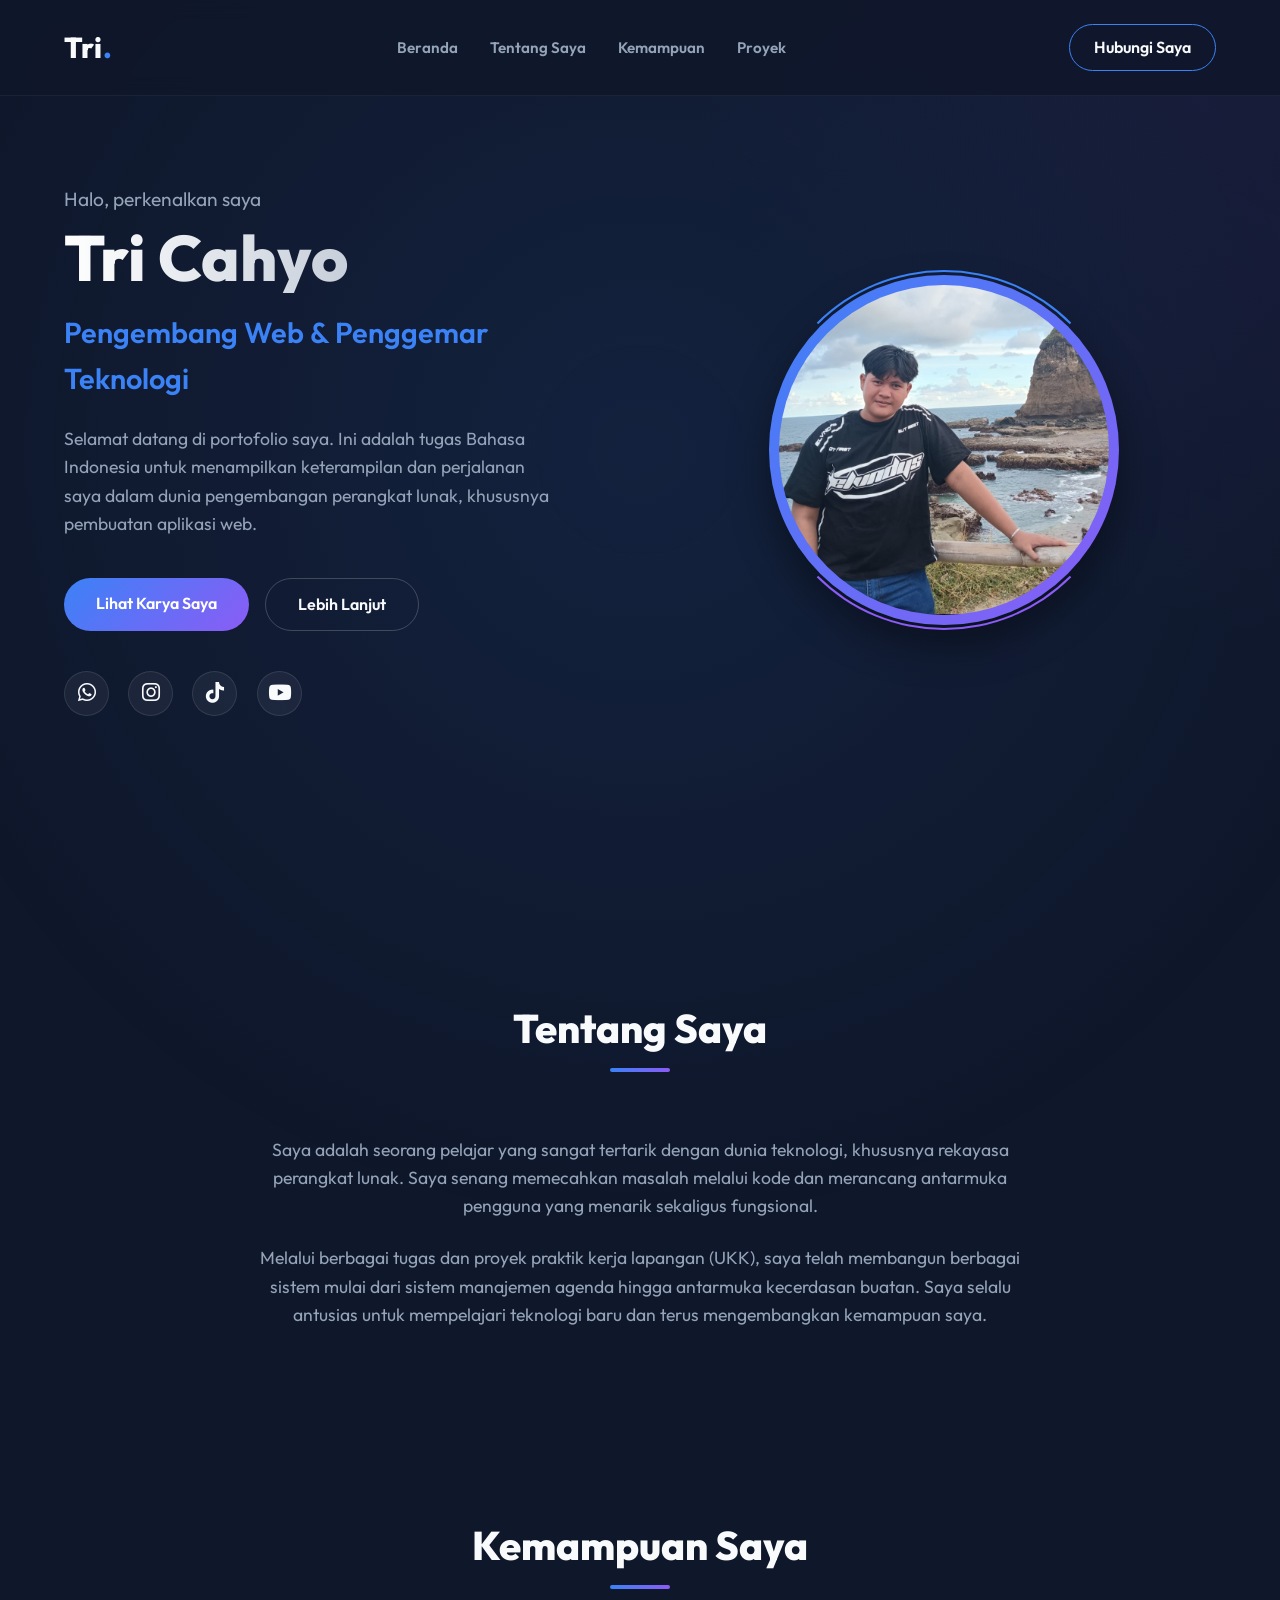
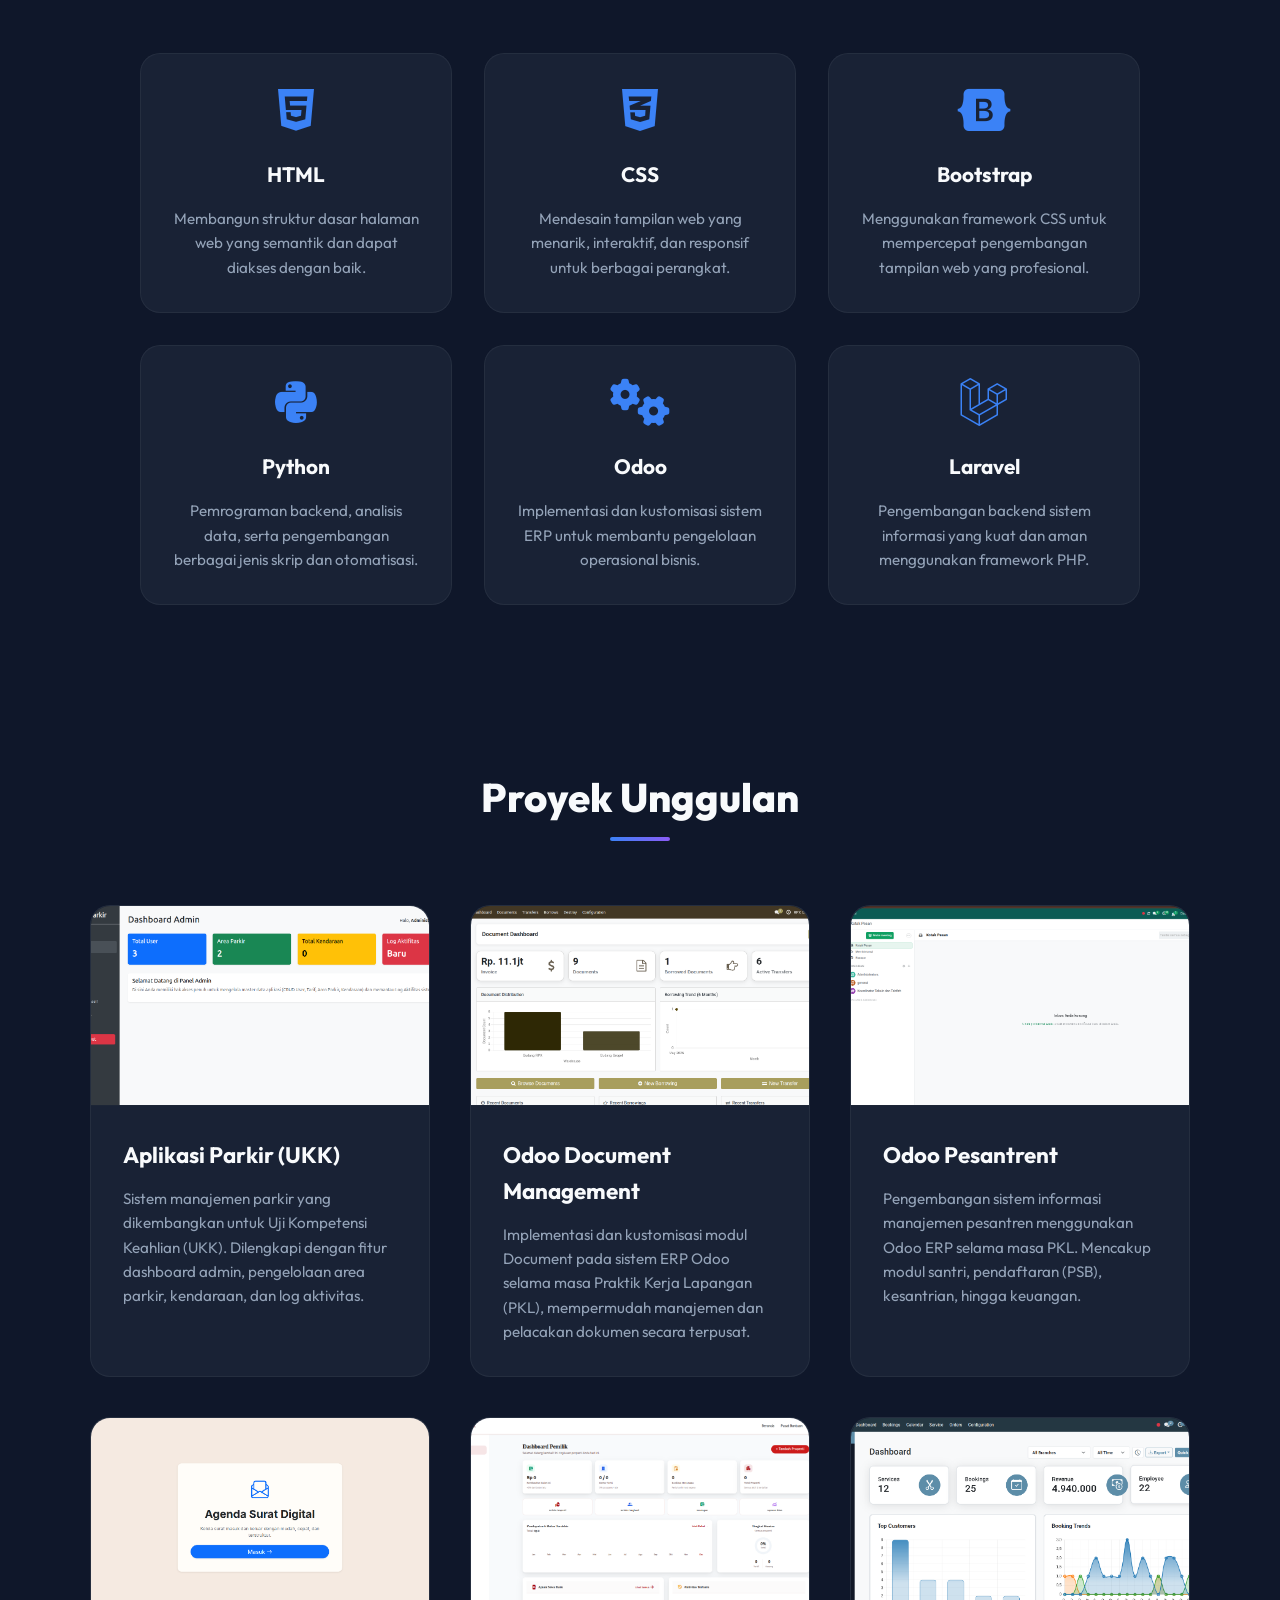
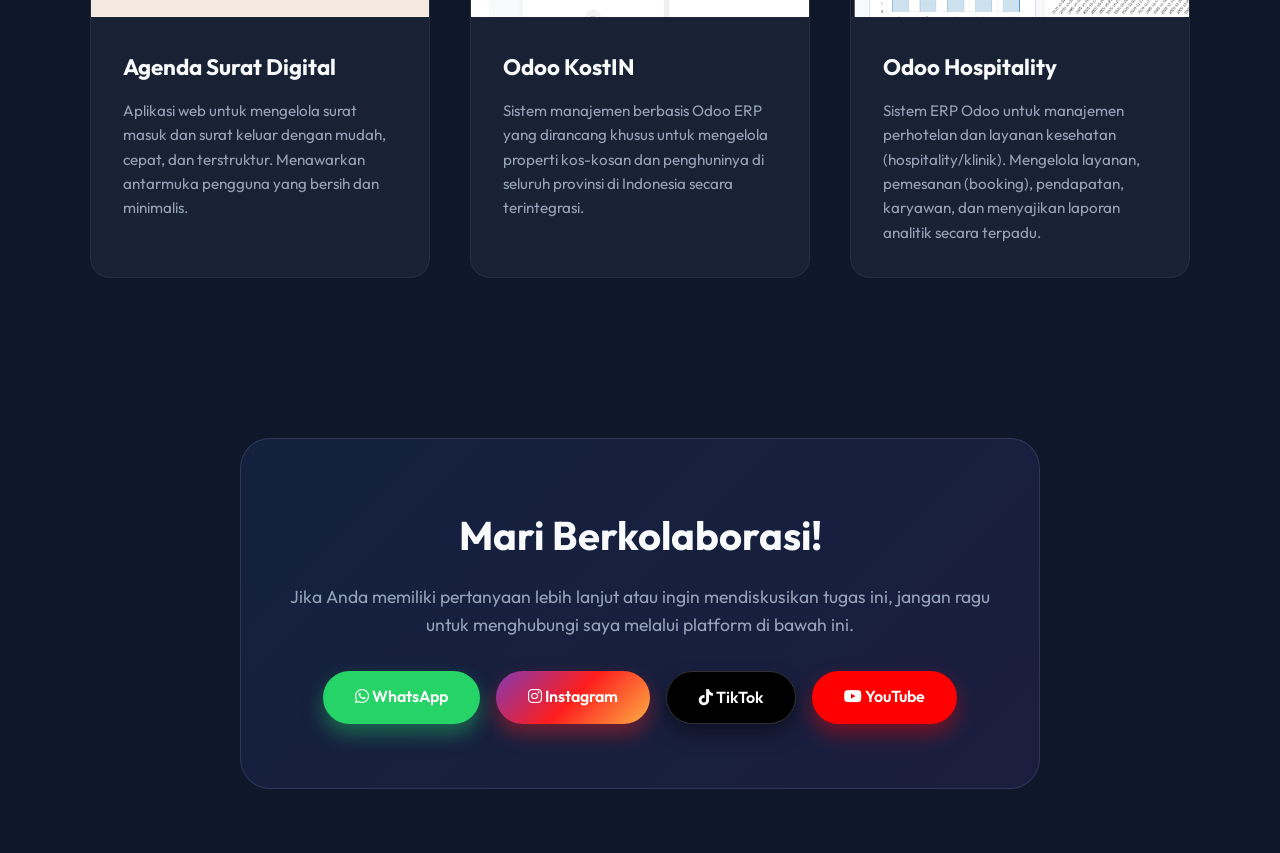
==== index.html @ 820f18ed "portofolio" ====
<!DOCTYPE html>
<html lang="id">

<head>
    <meta charset="UTF-8">
    <meta name="viewport" content="width=device-width, initial-scale=1.0">
    <meta name="description" content="Portofolio Tri Cahyo - Web Developer">
    <title>Portofolio | <b>Tri</b> Cahyo</title>
    <link rel="stylesheet" href="style.css">
    <link href="https://fonts.googleapis.com/css2?family=Outfit:wght@300;400;600;800&display=swap" rel="stylesheet">
    <link href="https://cdnjs.cloudflare.com/ajax/libs/font-awesome/6.0.0/css/all.min.css" rel="stylesheet">
</head>

<body>
    <!-- Navbar -->
    <nav class="navbar">
        <div class="logo">Tri<span>.</span></div>
        <ul class="nav-links">
            <li><a href="#beranda">Beranda</a></li>
            <li><a href="#tentang">Tentang Saya</a></li>
            <li><a href="#kemampuan">Kemampuan</a></li>
            <li><a href="#proyek">Proyek</a></li>
        </ul>
        <a href="https://wa.me/6283856120537" class="btn-contact" target="_blank">Hubungi Saya</a>
    </nav>

    <!-- Hero Section -->
    <header id="beranda" class="hero">
        <div class="hero-content">
            <h2 class="greeting">Halo, perkenalkan saya</h2>
            <h1 class="name">Tri Cahyo</h1>
            <h3 class="role">Pengembang Web & Penggemar Teknologi</h3>
            <p class="description">
                Selamat datang di portofolio saya. Ini adalah tugas Bahasa Indonesia untuk menampilkan keterampilan dan
                perjalanan saya dalam dunia pengembangan perangkat lunak, khususnya pembuatan aplikasi web.
            </p>
            <div class="hero-buttons">
                <a href="#proyek" class="btn-primary">Lihat Karya Saya</a>
                <a href="#tentang" class="btn-secondary">Lebih Lanjut</a>
            </div>
            <div class="social-links">
                <a href="https://wa.me/6283856120537" target="_blank" class="social-icon" title="WhatsApp"><i
                        class="fab fa-whatsapp"></i></a>
                <a href="https://instagram.com/masncuuk" target="_blank" class="social-icon" title="Instagram"><i
                        class="fab fa-instagram"></i></a>
                <a href="https://tiktok.com/@rorrw600" target="_blank" class="social-icon" title="TikTok"><i
                        class="fab fa-tiktok"></i></a>
                <a href="https://youtube.com/@tricahyopriambodo" target="_blank" class="social-icon" title="YouTube"><i
                        class="fab fa-youtube"></i></a>
            </div>
        </div>
        <div class="hero-image">
            <div class="image-wrapper">
                <img src="yaaa.png" alt="Foto Tri Cahyo" class="profile-image">
            </div>
        </div>
    </header>

    <!-- About Section -->
    <section id="tentang" class="about">
        <div class="section-title">
            <h2>Tentang Saya</h2>
            <div class="underline"></div>
        </div>
        <div class="about-content">
            <p>
                Saya adalah seorang pelajar yang sangat tertarik dengan dunia teknologi, khususnya rekayasa perangkat
                lunak. Saya senang memecahkan masalah melalui kode dan merancang antarmuka pengguna yang menarik
                sekaligus fungsional.
            </p>
            <p>
                Melalui berbagai tugas dan proyek praktik kerja lapangan (UKK), saya telah membangun berbagai sistem
                mulai dari sistem manajemen agenda hingga antarmuka kecerdasan buatan. Saya selalu antusias untuk
                mempelajari teknologi baru dan terus mengembangkan kemampuan saya.
            </p>
        </div>
    </section>

    <!-- Skills Section -->
    <section id="kemampuan" class="skills">
        <div class="section-title">
            <h2>Kemampuan Saya</h2>
            <div class="underline"></div>
        </div>
        <div class="skills-grid">
            <!-- Skill 1 -->
            <div class="skill-card">
                <i class="fab fa-html5 skill-icon"></i>
                <h3>HTML</h3>
                <p>Membangun struktur dasar halaman web yang semantik dan dapat diakses dengan baik.</p>
            </div>
            <!-- Skill 2 -->
            <div class="skill-card">
                <i class="fab fa-css3-alt skill-icon"></i>
                <h3>CSS</h3>
                <p>Mendesain tampilan web yang menarik, interaktif, dan responsif untuk berbagai perangkat.</p>
            </div>
            <!-- Skill 3 -->
            <div class="skill-card">
                <i class="fab fa-bootstrap skill-icon"></i>
                <h3>Bootstrap</h3>
                <p>Menggunakan framework CSS untuk mempercepat pengembangan tampilan web yang profesional.</p>
            </div>
            <!-- Skill 4 -->
            <div class="skill-card">
                <i class="fab fa-python skill-icon"></i>
                <h3>Python</h3>
                <p>Pemrograman backend, analisis data, serta pengembangan berbagai jenis skrip dan otomatisasi.</p>
            </div>
            <!-- Skill 5 -->
            <div class="skill-card">
                <i class="fas fa-cogs skill-icon"></i>
                <h3>Odoo</h3>
                <p>Implementasi dan kustomisasi sistem ERP untuk membantu pengelolaan operasional bisnis.</p>
            </div>
            <!-- Skill 6 -->
            <div class="skill-card">
                <i class="fab fa-laravel skill-icon"></i>
                <h3>Laravel</h3>
                <p>Pengembangan backend sistem informasi yang kuat dan aman menggunakan framework PHP.</p>
            </div>
        </div>
    </section>

    <!-- Projects Section -->
    <section id="proyek" class="projects">
        <div class="section-title">
            <h2>Proyek Unggulan</h2>
            <div class="underline"></div>
        </div>
        <div class="projects-grid">
            <!-- Project 1 -->
            <div class="project-card">
                <div class="project-image">
                    <img src="parkir.png" alt="Aplikasi Parkir">
                </div>
                <div class="project-info">
                    <h3>Aplikasi Parkir (UKK)</h3>
                    <p>Sistem manajemen parkir yang dikembangkan untuk Uji Kompetensi Keahlian (UKK). Dilengkapi dengan
                        fitur dashboard admin, pengelolaan area parkir, kendaraan, dan log aktivitas.</p>
                </div>
            </div>
            <!-- Project 2 -->
            <div class="project-card">
                <div class="project-image">
                    <img src="document.png" alt="Odoo Document">
                </div>
                <div class="project-info">
                    <h3>Odoo Document Management</h3>
                    <p>Implementasi dan kustomisasi modul Document pada sistem ERP Odoo selama masa Praktik Kerja
                        Lapangan (PKL), mempermudah manajemen dan pelacakan dokumen secara terpusat.</p>
                </div>
            </div>
            <!-- Project 3 -->
            <div class="project-card">
                <div class="project-image">
                    <img src="pesantren.png" alt="Odoo Pesantren">
                </div>
                <div class="project-info">
                    <h3>Odoo Pesantrent</h3>
                    <p>Pengembangan sistem informasi manajemen pesantren menggunakan Odoo ERP selama masa PKL. Mencakup
                        modul santri, pendaftaran (PSB), kesantrian, hingga keuangan.</p>
                </div>
            </div>
            <!-- Project 4 -->
            <div class="project-card">
                <div class="project-image">
                    <img src="agenda.png" alt="Agenda Surat Digital">
                </div>
                <div class="project-info">
                    <h3>Agenda Surat Digital</h3>
                    <p>Aplikasi web untuk mengelola surat masuk dan surat keluar dengan mudah, cepat, dan terstruktur.
                        Menawarkan antarmuka pengguna yang bersih dan minimalis.</p>
                </div>
            </div>
            <!-- Project 5 -->
            <div class="project-card">
                <div class="project-image">
                    <img src="kostin.png" alt="Odoo KostIN">
                </div>
                <div class="project-info">
                    <h3>Odoo KostIN</h3>
                    <p>Sistem manajemen berbasis Odoo ERP yang dirancang khusus untuk mengelola properti kos-kosan dan
                        penghuninya di seluruh provinsi di Indonesia secara terintegrasi.</p>
                </div>
            </div>
            <!-- Project 6 -->
            <div class="project-card">
                <div class="project-image">
                    <img src="hospitality.png" alt="Odoo Hospitality">
                </div>
                <div class="project-info">
                    <h3>Odoo Hospitality</h3>
                    <p>Sistem ERP Odoo untuk manajemen perhotelan dan layanan kesehatan (hospitality/klinik). Mengelola
                        layanan, pemesanan (booking), pendapatan, karyawan, dan menyajikan laporan analitik secara
                        terpadu.</p>
                </div>
            </div>
        </div>
    </section>

    <!-- Contact Section -->
    <section id="kontak" class="contact">
        <div class="contact-box">
            <h2>Mari Berkolaborasi!</h2>
            <p>Jika Anda memiliki pertanyaan lebih lanjut atau ingin mendiskusikan tugas ini, jangan ragu untuk
                menghubungi saya melalui platform di bawah ini.</p>
            <div class="contact-socials">
                <a href="https://wa.me/6283856120537" class="btn-primary" target="_blank"
                    style="background: #25D366; box-shadow: 0 10px 20px rgba(37, 211, 102, 0.4);"><i
                        class="fab fa-whatsapp"></i> WhatsApp</a>
                <a href="https://instagram.com/masncuuk" class="btn-primary" target="_blank"
                    style="background: linear-gradient(135deg, #833ab4, #fd1d1d, #fcb045); box-shadow: 0 10px 20px rgba(253, 29, 29, 0.4);"><i
                        class="fab fa-instagram"></i> Instagram</a>
                <a href="https://tiktok.com/@rorrw600" class="btn-primary" target="_blank"
                    style="background: #000000; border: 1px solid #333; box-shadow: 0 10px 20px rgba(0, 0, 0, 0.4);"><i
                        class="fab fa-tiktok"></i> TikTok</a>
                <a href="https://youtube.com/@tricahyopriambodo" class="btn-primary" target="_blank"
                    style="background: #FF0000; box-shadow: 0 10px 20px rgba(255, 0, 0, 0.4);"><i
                        class="fab fa-youtube"></i> YouTube</a>
            </div>
        </div>
    </section>

    <script src="script.js"></script>
</body>

</html>
---- style.css ----
:root {
    --bg-dark: #0f172a;
    --bg-card: rgba(30, 41, 59, 0.7);
    --text-primary: #f8fafc;
    --text-secondary: #94a3b8;
    --accent: #3b82f6;
    --accent-glow: rgba(59, 130, 246, 0.5);
    --accent-secondary: #8b5cf6;
}

* {
    margin: 0;
    padding: 0;
    box-sizing: border-box;
}

body {
    font-family: 'Outfit', sans-serif;
    background-color: var(--bg-dark);
    color: var(--text-primary);
    line-height: 1.6;
    overflow-x: hidden;
    scroll-behavior: smooth;
}

/* Background Effects */
body::before {
    content: '';
    position: fixed;
    top: -50%;
    left: -50%;
    width: 200%;
    height: 200%;
    background: radial-gradient(circle at 50% 50%, rgba(59, 130, 246, 0.1) 0%, transparent 50%),
        radial-gradient(circle at 80% 20%, rgba(139, 92, 246, 0.1) 0%, transparent 30%);
    z-index: -1;
    pointer-events: none;
}

/* Navbar */
.navbar {
    position: fixed;
    top: 0;
    width: 100%;
    padding: 1.5rem 5%;
    display: flex;
    justify-content: space-between;
    align-items: center;
    background: rgba(15, 23, 42, 0.8);
    backdrop-filter: blur(10px);
    z-index: 1000;
    border-bottom: 1px solid rgba(255, 255, 255, 0.05);
    transition: all 0.3s ease;
}

.logo {
    font-size: 1.8rem;
    font-weight: 800;
    letter-spacing: 1px;
}

.logo span {
    color: var(--accent);
}

.nav-links {
    display: flex;
    list-style: none;
    gap: 2rem;
}

.nav-links a {
    color: var(--text-secondary);
    text-decoration: none;
    font-weight: 600;
    font-size: 0.95rem;
    transition: color 0.3s ease;
}

.nav-links a:hover {
    color: var(--text-primary);
}

.btn-contact {
    padding: 0.6rem 1.5rem;
    background: transparent;
    color: var(--text-primary);
    border: 1px solid var(--accent);
    border-radius: 50px;
    text-decoration: none;
    font-weight: 600;
    transition: all 0.3s ease;
}

.btn-contact:hover {
    background: var(--accent);
    box-shadow: 0 0 15px var(--accent-glow);
}

/* General Sections */
section {
    padding: 6rem 5% 4rem;
}

.section-title {
    text-align: center;
    margin-bottom: 4rem;
}

.section-title h2 {
    font-size: 2.5rem;
    font-weight: 800;
    margin-bottom: 0.5rem;
}

.underline {
    height: 4px;
    width: 60px;
    background: linear-gradient(90deg, var(--accent), var(--accent-secondary));
    margin: 0 auto;
    border-radius: 2px;
}

/* Hero */
.hero {
    min-height: 100vh;
    display: flex;
    align-items: center;
    justify-content: space-between;
    padding: 0 5%;
    gap: 4rem;
}

.hero-content {
    flex: 1;
}

.greeting {
    font-size: 1.2rem;
    color: var(--text-secondary);
    font-weight: 400;
    margin-bottom: 0.5rem;
}

.name {
    font-size: 4rem;
    font-weight: 800;
    line-height: 1.1;
    margin-bottom: 1rem;
    background: linear-gradient(to right, #fff, #94a3b8);
    -webkit-background-clip: text;
    -webkit-text-fill-color: transparent;
}

.role {
    font-size: 1.8rem;
    color: var(--accent);
    font-weight: 600;
    margin-bottom: 1.5rem;
}

.description {
    color: var(--text-secondary);
    font-size: 1.1rem;
    max-width: 500px;
    margin-bottom: 2.5rem;
}

.hero-buttons {
    display: flex;
    gap: 1rem;
}

.btn-primary {
    padding: 0.8rem 2rem;
    background: linear-gradient(135deg, var(--accent), var(--accent-secondary));
    color: #fff;
    border: none;
    border-radius: 50px;
    text-decoration: none;
    font-weight: 600;
    transition: transform 0.3s ease, box-shadow 0.3s ease;
    display: inline-block;
}

.btn-primary:hover {
    transform: translateY(-2px);
    box-shadow: 0 10px 20px rgba(59, 130, 246, 0.4);
}

.btn-secondary {
    padding: 0.8rem 2rem;
    background: transparent;
    color: var(--text-primary);
    border: 1px solid rgba(255, 255, 255, 0.2);
    border-radius: 50px;
    text-decoration: none;
    font-weight: 600;
    transition: all 0.3s ease;
    display: inline-block;
}

.btn-secondary:hover {
    border-color: var(--text-primary);
    background: rgba(255, 255, 255, 0.05);
}

.social-links {
    display: flex;
    gap: 1.2rem;
    margin-top: 2.5rem;
}

.social-icon {
    display: inline-flex;
    align-items: center;
    justify-content: center;
    width: 45px;
    height: 45px;
    border-radius: 50%;
    background: rgba(255, 255, 255, 0.05);
    color: var(--text-primary);
    font-size: 1.3rem;
    text-decoration: none;
    border: 1px solid rgba(255, 255, 255, 0.1);
    transition: all 0.3s ease;
}

.social-icon:hover {
    background: var(--accent);
    color: #fff;
    transform: translateY(-5px);
    box-shadow: 0 10px 20px var(--accent-glow);
    border-color: var(--accent);
}

/* For contact section socials */
.contact-socials {
    display: flex;
    flex-wrap: wrap;
    justify-content: center;
    gap: 1rem;
    margin-top: 1.5rem;
}

.hero-image {
    flex: 1;
    display: flex;
    justify-content: center;
    position: relative;
}

.image-wrapper {
    width: 350px;
    height: 350px;
    border-radius: 50%;
    position: relative;
    padding: 10px;
    background: linear-gradient(135deg, var(--accent), var(--accent-secondary));
    animation: float 6s ease-in-out infinite;
    box-shadow: 0 20px 40px rgba(0, 0, 0, 0.4);
}

.image-wrapper::after {
    content: '';
    position: absolute;
    top: -5px;
    left: -5px;
    right: -5px;
    bottom: -5px;
    border-radius: 50%;
    border: 2px solid transparent;
    border-top-color: var(--accent);
    border-bottom-color: var(--accent-secondary);
    animation: spin 10s linear infinite;
    pointer-events: none;
}

.profile-image {
    width: 100%;
    height: 100%;
    object-fit: cover;
    border-radius: 50%;
    background-color: var(--bg-card);
}

/* Animations */
@keyframes float {
    0% {
        transform: translateY(0px);
    }

    50% {
        transform: translateY(-20px);
    }

    100% {
        transform: translateY(0px);
    }
}

@keyframes spin {
    100% {
        transform: rotate(360deg);
    }
}

/* About */
.about-content {
    max-width: 800px;
    margin: 0 auto;
    text-align: center;
    color: var(--text-secondary);
    font-size: 1.1rem;
}

.about-content p {
    margin-bottom: 1.5rem;
}

/* Skills */
.skills-grid {
    display: grid;
    grid-template-columns: repeat(auto-fit, minmax(250px, 1fr));
    gap: 2rem;
    max-width: 1000px;
    margin: 0 auto;
}

.skill-card {
    background: var(--bg-card);
    padding: 2rem;
    border-radius: 20px;
    border: 1px solid rgba(255, 255, 255, 0.05);
    backdrop-filter: blur(10px);
    transition: transform 0.3s ease, box-shadow 0.3s ease;
    text-align: center;
}

.skill-card:hover {
    transform: translateY(-10px);
    box-shadow: 0 15px 30px rgba(0, 0, 0, 0.3);
    border-color: rgba(59, 130, 246, 0.3);
}

.skill-icon {
    font-size: 3rem;
    color: var(--accent);
    margin-bottom: 1.5rem;
}

.skill-card h3 {
    margin-bottom: 1rem;
    font-size: 1.3rem;
}

.skill-card p {
    color: var(--text-secondary);
    font-size: 0.95rem;
}

/* Projects */
.projects-grid {
    display: grid;
    grid-template-columns: repeat(auto-fit, minmax(300px, 1fr));
    gap: 2.5rem;
    max-width: 1100px;
    margin: 0 auto;
}

.project-card {
    background: var(--bg-card);
    border-radius: 20px;
    overflow: hidden;
    border: 1px solid rgba(255, 255, 255, 0.05);
    transition: all 0.3s ease;
}

.project-card:hover {
    transform: translateY(-10px);
    box-shadow: 0 15px 30px rgba(0, 0, 0, 0.4);
}

.project-image {
    height: 200px;
    background: rgba(15, 23, 42, 0.8);
    display: flex;
    align-items: center;
    justify-content: center;
    font-size: 4rem;
    color: rgba(255, 255, 255, 0.2);
    border-bottom: 1px solid rgba(255, 255, 255, 0.05);
    overflow: hidden;
}

.project-image img {
    width: 100%;
    height: 100%;
    object-fit: cover;
    transition: transform 0.5s ease;
}

.project-card:hover .project-image img {
    transform: scale(1.1);
}

.project-info {
    padding: 2rem;
}

.project-info h3 {
    font-size: 1.4rem;
    margin-bottom: 0.8rem;
    color: var(--text-primary);
}

.project-info p {
    color: var(--text-secondary);
    font-size: 0.95rem;
}

/* Contact */
.contact {
    display: flex;
    justify-content: center;
}

.contact-box {
    background: linear-gradient(135deg, rgba(59, 130, 246, 0.1), rgba(139, 92, 246, 0.1));
    border: 1px solid rgba(255, 255, 255, 0.1);
    padding: 4rem 2rem;
    border-radius: 30px;
    text-align: center;
    max-width: 800px;
    width: 100%;
}

.contact-box h2 {
    font-size: 2.5rem;
    margin-bottom: 1rem;
}

.contact-box p {
    color: var(--text-secondary);
    margin-bottom: 2rem;
    font-size: 1.1rem;
}

/* Footer */
footer {
    text-align: center;
    padding: 2rem;
    border-top: 1px solid rgba(255, 255, 255, 0.05);
    color: var(--text-secondary);
    font-size: 0.9rem;
    margin-top: 2rem;
}

/* Responsive */
@media (max-width: 900px) {
    .hero {
        flex-direction: column;
        text-align: center;
        padding-top: 8rem;
    }

    .hero-buttons {
        justify-content: center;
    }

    .description {
        margin: 0 auto 2.5rem;
    }

    .nav-links {
        display: none;
    }
}
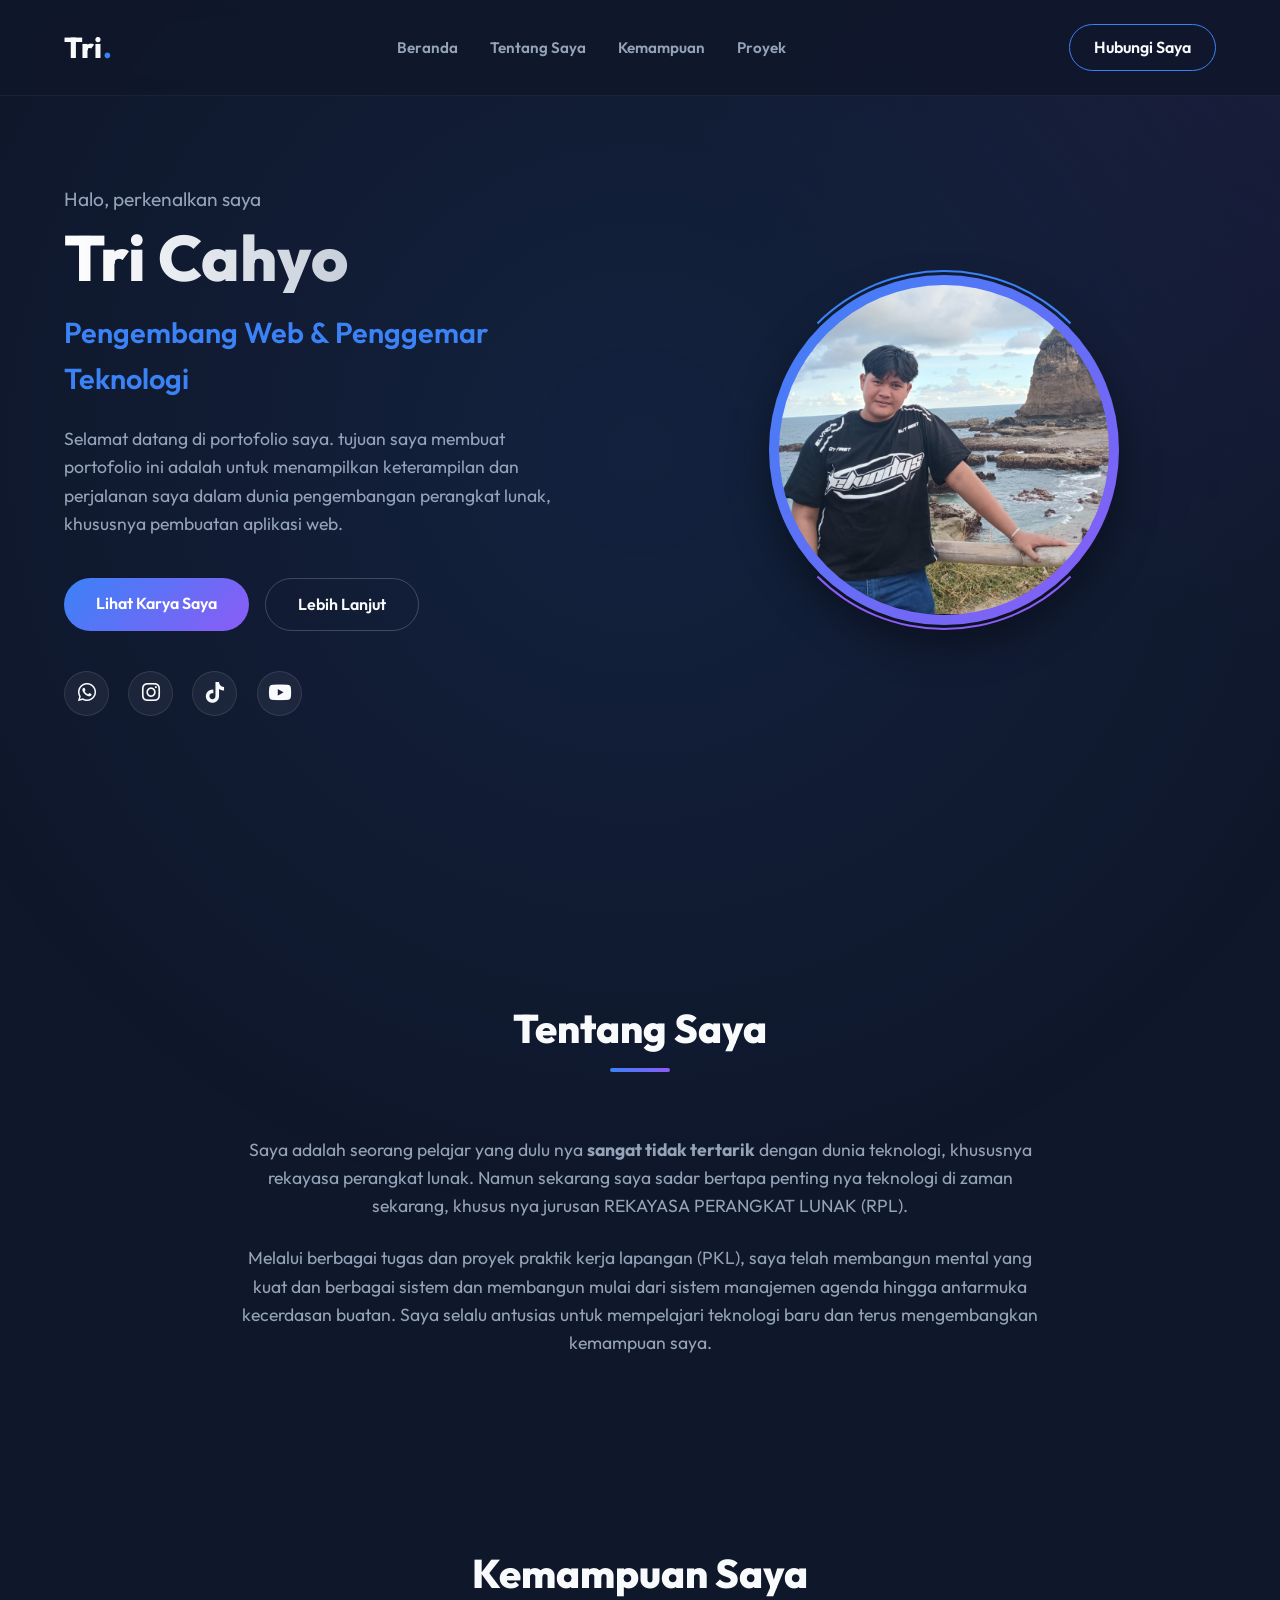
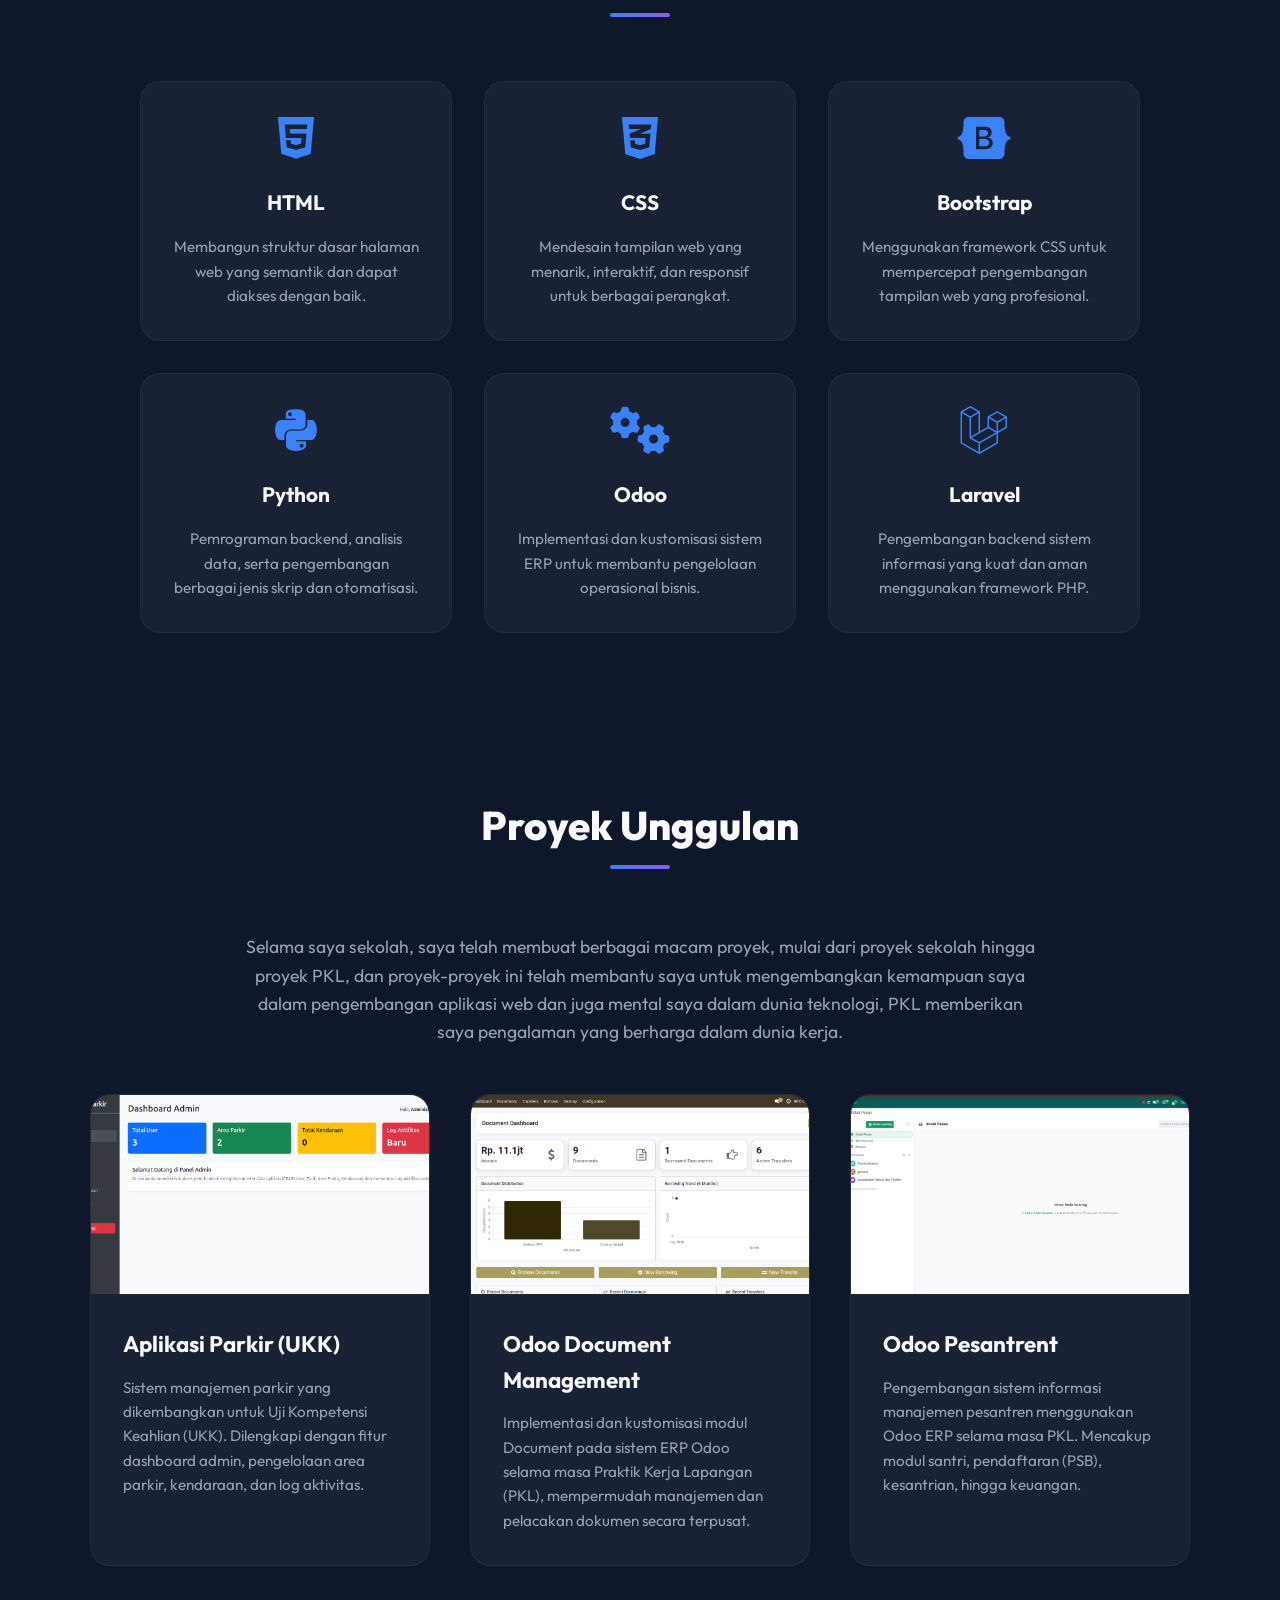
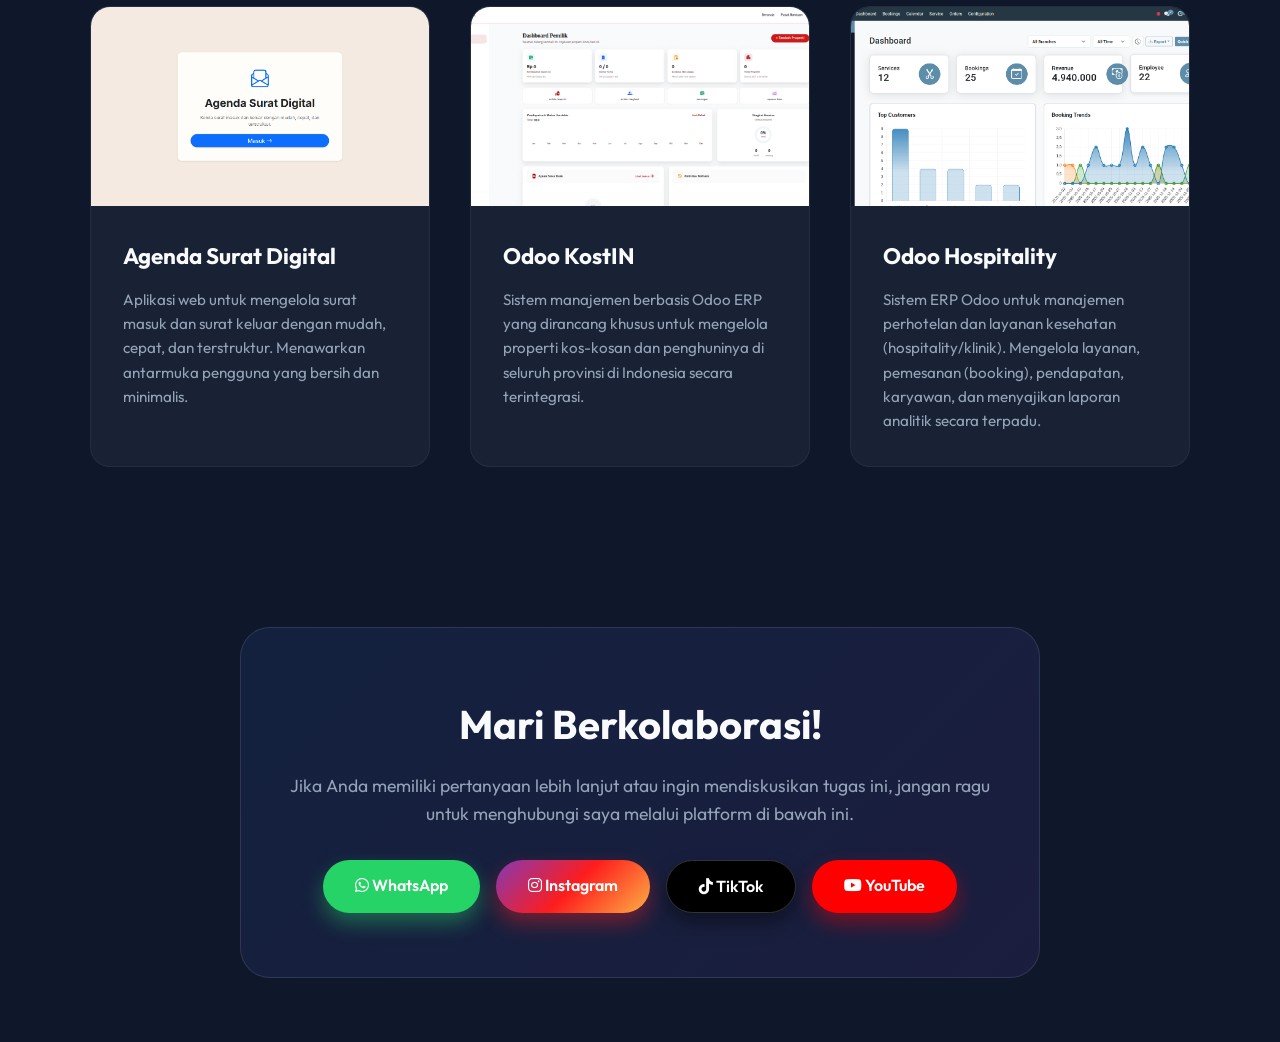
==== commit d70582e3: "Update portofolio" ====
--- a/index.html
+++ b/index.html
@@ -31,7 +31,8 @@
             <h1 class="name">Tri Cahyo</h1>
             <h3 class="role">Pengembang Web & Penggemar Teknologi</h3>
             <p class="description">
-                Selamat datang di portofolio saya. Ini adalah tugas Bahasa Indonesia untuk menampilkan keterampilan dan
+                Selamat datang di portofolio saya. tujuan saya membuat portofolio ini adalah untuk menampilkan
+                keterampilan dan
                 perjalanan saya dalam dunia pengembangan perangkat lunak, khususnya pembuatan aplikasi web.
             </p>
             <div class="hero-buttons">
@@ -64,12 +65,13 @@
         </div>
         <div class="about-content">
             <p>
-                Saya adalah seorang pelajar yang sangat tertarik dengan dunia teknologi, khususnya rekayasa perangkat
-                lunak. Saya senang memecahkan masalah melalui kode dan merancang antarmuka pengguna yang menarik
-                sekaligus fungsional.
+                Saya adalah seorang pelajar yang dulu nya <b>sangat tidak tertarik</b> dengan dunia teknologi, khususnya
+                rekayasa perangkat lunak. Namun sekarang saya sadar bertapa penting nya teknologi di zaman sekarang,
+                khusus nya jurusan REKAYASA PERANGKAT LUNAK (RPL).
             </p>
             <p>
-                Melalui berbagai tugas dan proyek praktik kerja lapangan (UKK), saya telah membangun berbagai sistem
+                Melalui berbagai tugas dan proyek praktik kerja lapangan (PKL), saya telah membangun mental yang kuat
+                dan berbagai sistem dan membangun
                 mulai dari sistem manajemen agenda hingga antarmuka kecerdasan buatan. Saya selalu antusias untuk
                 mempelajari teknologi baru dan terus mengembangkan kemampuan saya.
             </p>
@@ -128,6 +130,14 @@
             <h2>Proyek Unggulan</h2>
             <div class="underline"></div>
         </div>
+
+        <p class="projects-description">
+            Selama saya sekolah, saya telah membuat berbagai macam proyek, mulai dari proyek sekolah
+            hingga proyek PKL, dan proyek-proyek ini telah membantu saya untuk mengembangkan kemampuan saya
+            dalam pengembangan aplikasi web dan juga mental saya dalam dunia teknologi, PKL memberikan saya
+            pengalaman yang berharga dalam dunia kerja.
+        </p>
+
         <div class="projects-grid">
             <!-- Project 1 -->
             <div class="project-card">
--- a/style.css
+++ b/style.css
@@ -360,6 +360,14 @@
 }
 
 /* Projects */
+.projects-description {
+    text-align: center;
+    color: var(--text-secondary);
+    font-size: 1.1rem;
+    max-width: 800px;
+    margin: 0 auto 3rem;
+}
+
 .projects-grid {
     display: grid;
     grid-template-columns: repeat(auto-fit, minmax(300px, 1fr));
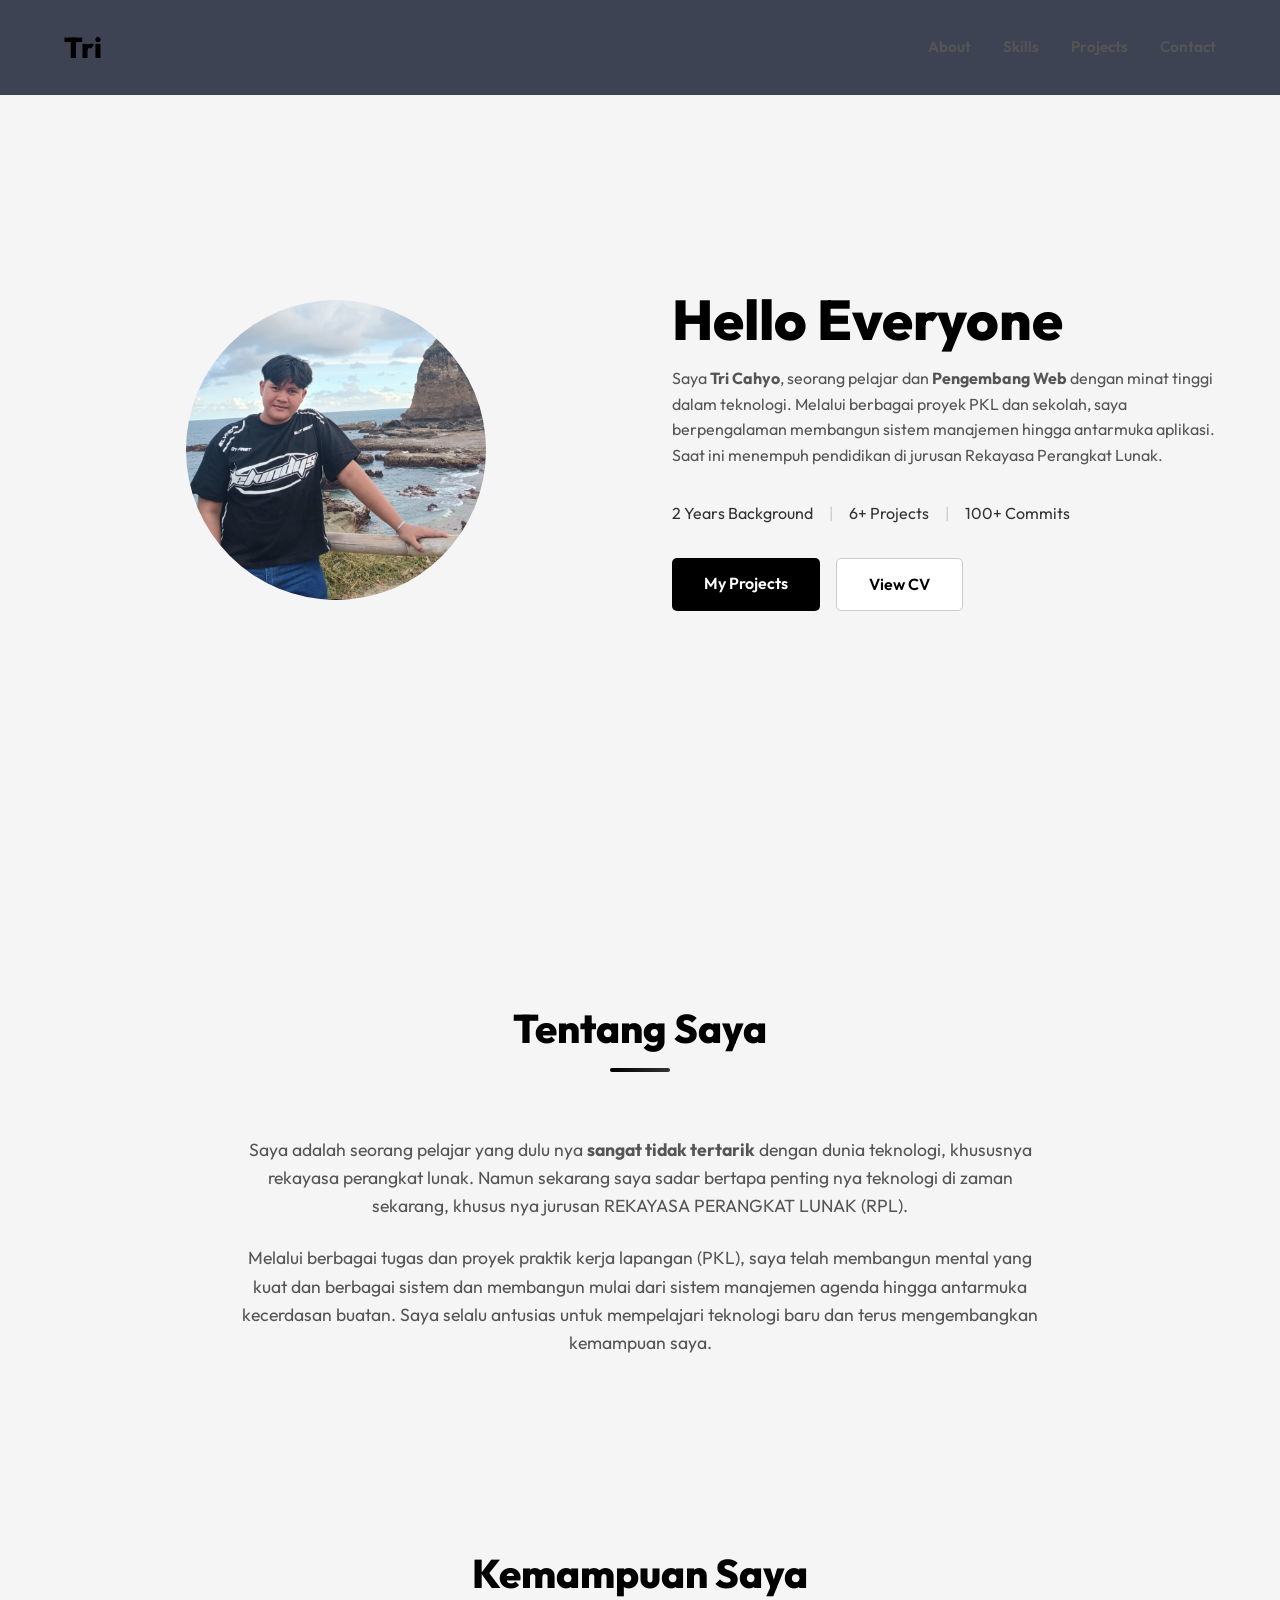
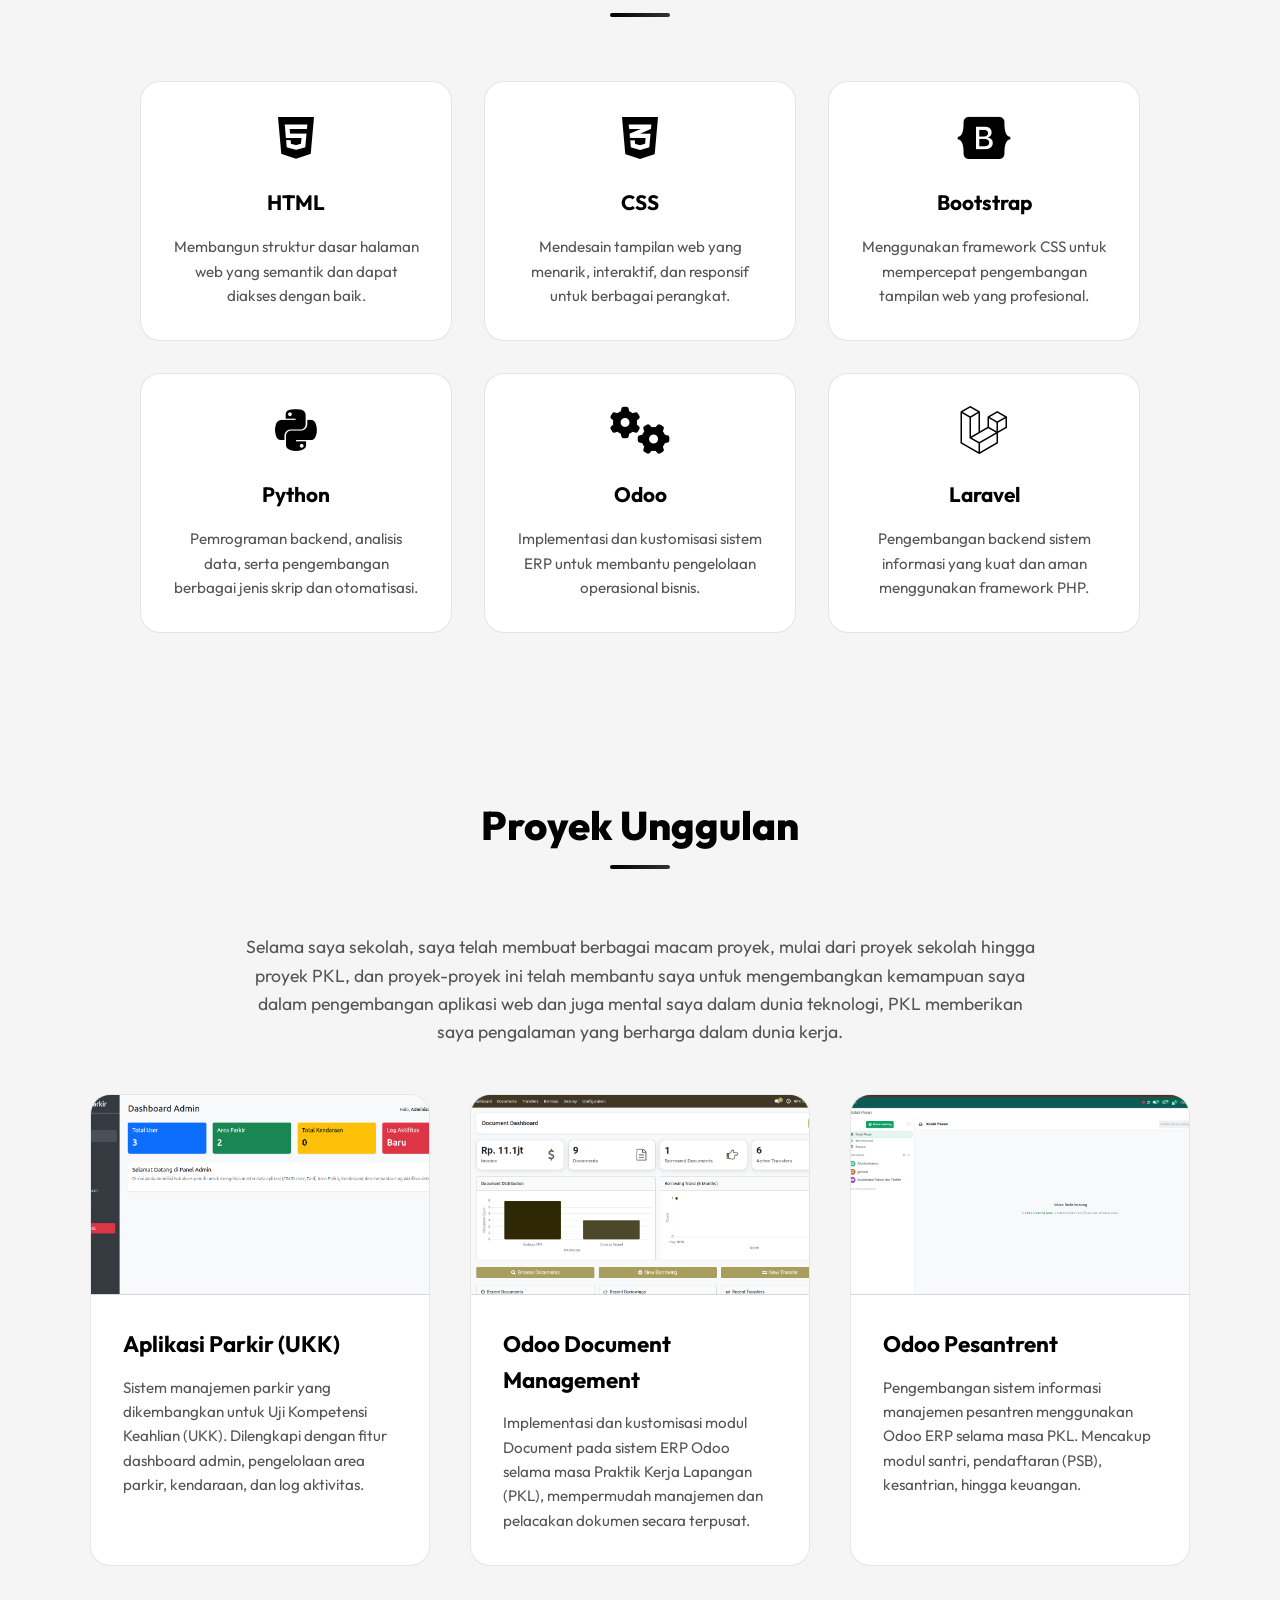
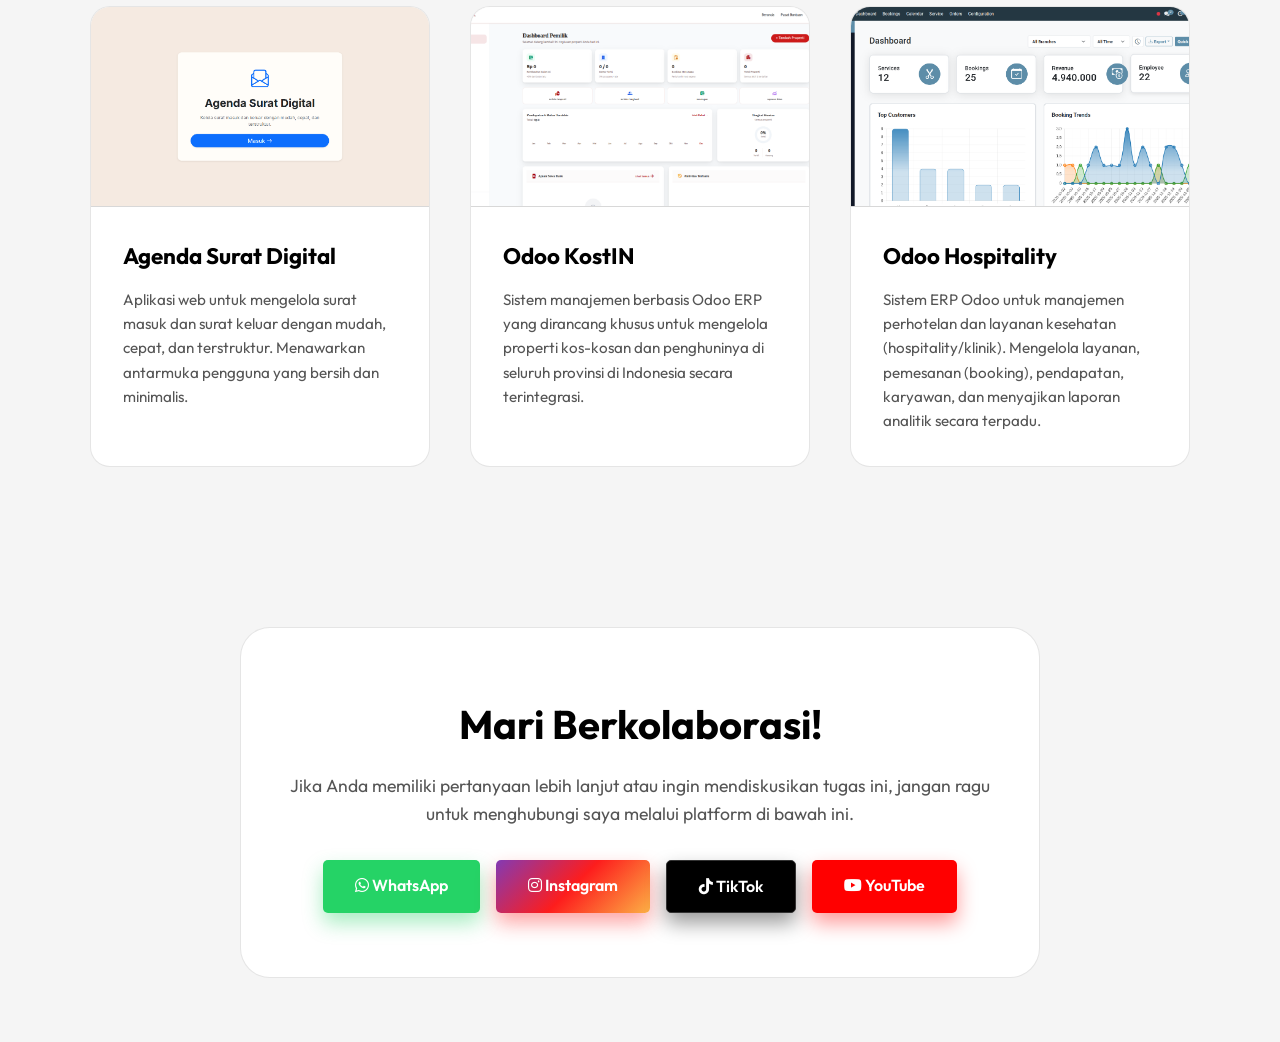
==== commit 5a4451ce: "Mengubah tampilan" ====
--- a/index.html
+++ b/index.html
@@ -14,45 +14,35 @@
 <body>
     <!-- Navbar -->
     <nav class="navbar">
-        <div class="logo">Tri<span>.</span></div>
+        <div class="logo">Tri</div>
         <ul class="nav-links">
-            <li><a href="#beranda">Beranda</a></li>
-            <li><a href="#tentang">Tentang Saya</a></li>
-            <li><a href="#kemampuan">Kemampuan</a></li>
-            <li><a href="#proyek">Proyek</a></li>
+            <li><a href="#tentang">About</a></li>
+            <li><a href="#kemampuan">Skills</a></li>
+            <li><a href="#proyek">Projects</a></li>
+            <li><a href="#kontak">Contact</a></li>
         </ul>
-        <a href="https://wa.me/6283856120537" class="btn-contact" target="_blank">Hubungi Saya</a>
     </nav>
 
     <!-- Hero Section -->
     <header id="beranda" class="hero">
-        <div class="hero-content">
-            <h2 class="greeting">Halo, perkenalkan saya</h2>
-            <h1 class="name">Tri Cahyo</h1>
-            <h3 class="role">Pengembang Web & Penggemar Teknologi</h3>
-            <p class="description">
-                Selamat datang di portofolio saya. tujuan saya membuat portofolio ini adalah untuk menampilkan
-                keterampilan dan
-                perjalanan saya dalam dunia pengembangan perangkat lunak, khususnya pembuatan aplikasi web.
-            </p>
-            <div class="hero-buttons">
-                <a href="#proyek" class="btn-primary">Lihat Karya Saya</a>
-                <a href="#tentang" class="btn-secondary">Lebih Lanjut</a>
-            </div>
-            <div class="social-links">
-                <a href="https://wa.me/6283856120537" target="_blank" class="social-icon" title="WhatsApp"><i
-                        class="fab fa-whatsapp"></i></a>
-                <a href="https://instagram.com/masncuuk" target="_blank" class="social-icon" title="Instagram"><i
-                        class="fab fa-instagram"></i></a>
-                <a href="https://tiktok.com/@rorrw600" target="_blank" class="social-icon" title="TikTok"><i
-                        class="fab fa-tiktok"></i></a>
-                <a href="https://youtube.com/@tricahyopriambodo" target="_blank" class="social-icon" title="YouTube"><i
-                        class="fab fa-youtube"></i></a>
-            </div>
-        </div>
         <div class="hero-image">
             <div class="image-wrapper">
                 <img src="yaaa.png" alt="Foto Tri Cahyo" class="profile-image">
+            </div>
+        </div>
+        <div class="hero-content">
+            <h1 class="name">Hello Everyone</h1>
+            <p class="description">
+                Saya <b>Tri Cahyo</b>, seorang pelajar dan <b>Pengembang Web</b> dengan minat tinggi dalam teknologi. Melalui berbagai proyek PKL dan sekolah, saya berpengalaman membangun sistem manajemen hingga antarmuka aplikasi. Saat ini menempuh pendidikan di jurusan Rekayasa Perangkat Lunak.
+            </p>
+            <div class="stats-row">
+                <span>2 Years Background</span> <span class="divider">|</span>
+                <span>6+ Projects</span> <span class="divider">|</span>
+                <span>100+ Commits</span>
+            </div>
+            <div class="hero-buttons">
+                <a href="#proyek" class="btn-primary">My Projects</a>
+                <a href="#tentang" class="btn-secondary">View CV</a>
             </div>
         </div>
     </header>
--- a/style.css
+++ b/style.css
@@ -1,11 +1,11 @@
 :root {
-    --bg-dark: #0f172a;
-    --bg-card: rgba(30, 41, 59, 0.7);
-    --text-primary: #f8fafc;
-    --text-secondary: #94a3b8;
-    --accent: #3b82f6;
-    --accent-glow: rgba(59, 130, 246, 0.5);
-    --accent-secondary: #8b5cf6;
+    --bg-dark: #f5f5f5;
+    --bg-card: #ffffff;
+    --text-primary: #000000;
+    --text-secondary: #555555;
+    --accent: #000000;
+    --accent-glow: rgba(0, 0, 0, 0.1);
+    --accent-secondary: #333333;
 }
 
 * {
@@ -25,16 +25,7 @@
 
 /* Background Effects */
 body::before {
-    content: '';
-    position: fixed;
-    top: -50%;
-    left: -50%;
-    width: 200%;
-    height: 200%;
-    background: radial-gradient(circle at 50% 50%, rgba(59, 130, 246, 0.1) 0%, transparent 50%),
-        radial-gradient(circle at 80% 20%, rgba(139, 92, 246, 0.1) 0%, transparent 30%);
-    z-index: -1;
-    pointer-events: none;
+    display: none;
 }
 
 /* Navbar */
@@ -46,10 +37,9 @@
     display: flex;
     justify-content: space-between;
     align-items: center;
-    background: rgba(15, 23, 42, 0.8);
-    backdrop-filter: blur(10px);
+    background: #f5f5f5;
     z-index: 1000;
-    border-bottom: 1px solid rgba(255, 255, 255, 0.05);
+    border-bottom: 1px solid rgba(0, 0, 0, 0.05);
     transition: all 0.3s ease;
 }
 
@@ -60,7 +50,7 @@
 }
 
 .logo span {
-    color: var(--accent);
+    color: var(--text-primary);
 }
 
 .nav-links {
@@ -143,28 +133,32 @@
 }
 
 .name {
-    font-size: 4rem;
+    font-size: 3.5rem;
     font-weight: 800;
     line-height: 1.1;
     margin-bottom: 1rem;
-    background: linear-gradient(to right, #fff, #94a3b8);
-    -webkit-background-clip: text;
-    -webkit-text-fill-color: transparent;
-}
-
-.role {
-    font-size: 1.8rem;
-    color: var(--accent);
-    font-weight: 600;
-    margin-bottom: 1.5rem;
+    color: #000;
 }
 
 .description {
     color: var(--text-secondary);
-    font-size: 1.1rem;
-    max-width: 500px;
-    margin-bottom: 2.5rem;
-}
+    font-size: 1rem;
+    max-width: 600px;
+    margin-bottom: 2rem;
+}
+
+.stats-row {
+    display: flex;
+    gap: 1rem;
+    align-items: center;
+    margin-bottom: 2rem;
+    color: #333;
+    font-size: 1rem;
+}
+.stats-row .divider {
+    color: #ccc;
+}
+
 
 .hero-buttons {
     display: flex;
@@ -173,27 +167,27 @@
 
 .btn-primary {
     padding: 0.8rem 2rem;
-    background: linear-gradient(135deg, var(--accent), var(--accent-secondary));
+    background: #000;
     color: #fff;
     border: none;
-    border-radius: 50px;
+    border-radius: 5px;
     text-decoration: none;
     font-weight: 600;
-    transition: transform 0.3s ease, box-shadow 0.3s ease;
+    transition: transform 0.3s ease;
     display: inline-block;
 }
 
 .btn-primary:hover {
     transform: translateY(-2px);
-    box-shadow: 0 10px 20px rgba(59, 130, 246, 0.4);
+    background: #333;
 }
 
 .btn-secondary {
     padding: 0.8rem 2rem;
-    background: transparent;
-    color: var(--text-primary);
-    border: 1px solid rgba(255, 255, 255, 0.2);
-    border-radius: 50px;
+    background: #fff;
+    color: #000;
+    border: 1px solid #ccc;
+    border-radius: 5px;
     text-decoration: none;
     font-weight: 600;
     transition: all 0.3s ease;
@@ -201,8 +195,8 @@
 }
 
 .btn-secondary:hover {
-    border-color: var(--text-primary);
-    background: rgba(255, 255, 255, 0.05);
+    border-color: #000;
+    background: #f9f9f9;
 }
 
 .social-links {
@@ -251,29 +245,13 @@
 }
 
 .image-wrapper {
-    width: 350px;
-    height: 350px;
+    width: 300px;
+    height: 300px;
     border-radius: 50%;
     position: relative;
-    padding: 10px;
-    background: linear-gradient(135deg, var(--accent), var(--accent-secondary));
-    animation: float 6s ease-in-out infinite;
-    box-shadow: 0 20px 40px rgba(0, 0, 0, 0.4);
-}
-
-.image-wrapper::after {
-    content: '';
-    position: absolute;
-    top: -5px;
-    left: -5px;
-    right: -5px;
-    bottom: -5px;
-    border-radius: 50%;
-    border: 2px solid transparent;
-    border-top-color: var(--accent);
-    border-bottom-color: var(--accent-secondary);
-    animation: spin 10s linear infinite;
-    pointer-events: none;
+    padding: 0;
+    background: transparent;
+    box-shadow: none;
 }
 
 .profile-image {
@@ -281,7 +259,7 @@
     height: 100%;
     object-fit: cover;
     border-radius: 50%;
-    background-color: var(--bg-card);
+    background-color: transparent;
 }
 
 /* Animations */
@@ -331,7 +309,7 @@
     background: var(--bg-card);
     padding: 2rem;
     border-radius: 20px;
-    border: 1px solid rgba(255, 255, 255, 0.05);
+    border: 1px solid rgba(0, 0, 0, 0.1);
     backdrop-filter: blur(10px);
     transition: transform 0.3s ease, box-shadow 0.3s ease;
     text-align: center;
@@ -380,7 +358,7 @@
     background: var(--bg-card);
     border-radius: 20px;
     overflow: hidden;
-    border: 1px solid rgba(255, 255, 255, 0.05);
+    border: 1px solid rgba(0, 0, 0, 0.1);
     transition: all 0.3s ease;
 }
 
@@ -391,13 +369,13 @@
 
 .project-image {
     height: 200px;
-    background: rgba(15, 23, 42, 0.8);
+    background: #f0f0f0;
     display: flex;
     align-items: center;
     justify-content: center;
     font-size: 4rem;
-    color: rgba(255, 255, 255, 0.2);
-    border-bottom: 1px solid rgba(255, 255, 255, 0.05);
+    color: rgba(0, 0, 0, 0.2);
+    border-bottom: 1px solid rgba(0, 0, 0, 0.1);
     overflow: hidden;
 }
 
@@ -434,8 +412,8 @@
 }
 
 .contact-box {
-    background: linear-gradient(135deg, rgba(59, 130, 246, 0.1), rgba(139, 92, 246, 0.1));
-    border: 1px solid rgba(255, 255, 255, 0.1);
+    background: #ffffff;
+    border: 1px solid rgba(0, 0, 0, 0.1);
     padding: 4rem 2rem;
     border-radius: 30px;
     text-align: center;
@@ -458,7 +436,7 @@
 footer {
     text-align: center;
     padding: 2rem;
-    border-top: 1px solid rgba(255, 255, 255, 0.05);
+    border-top: 1px solid rgba(0, 0, 0, 0.1);
     color: var(--text-secondary);
     font-size: 0.9rem;
     margin-top: 2rem;
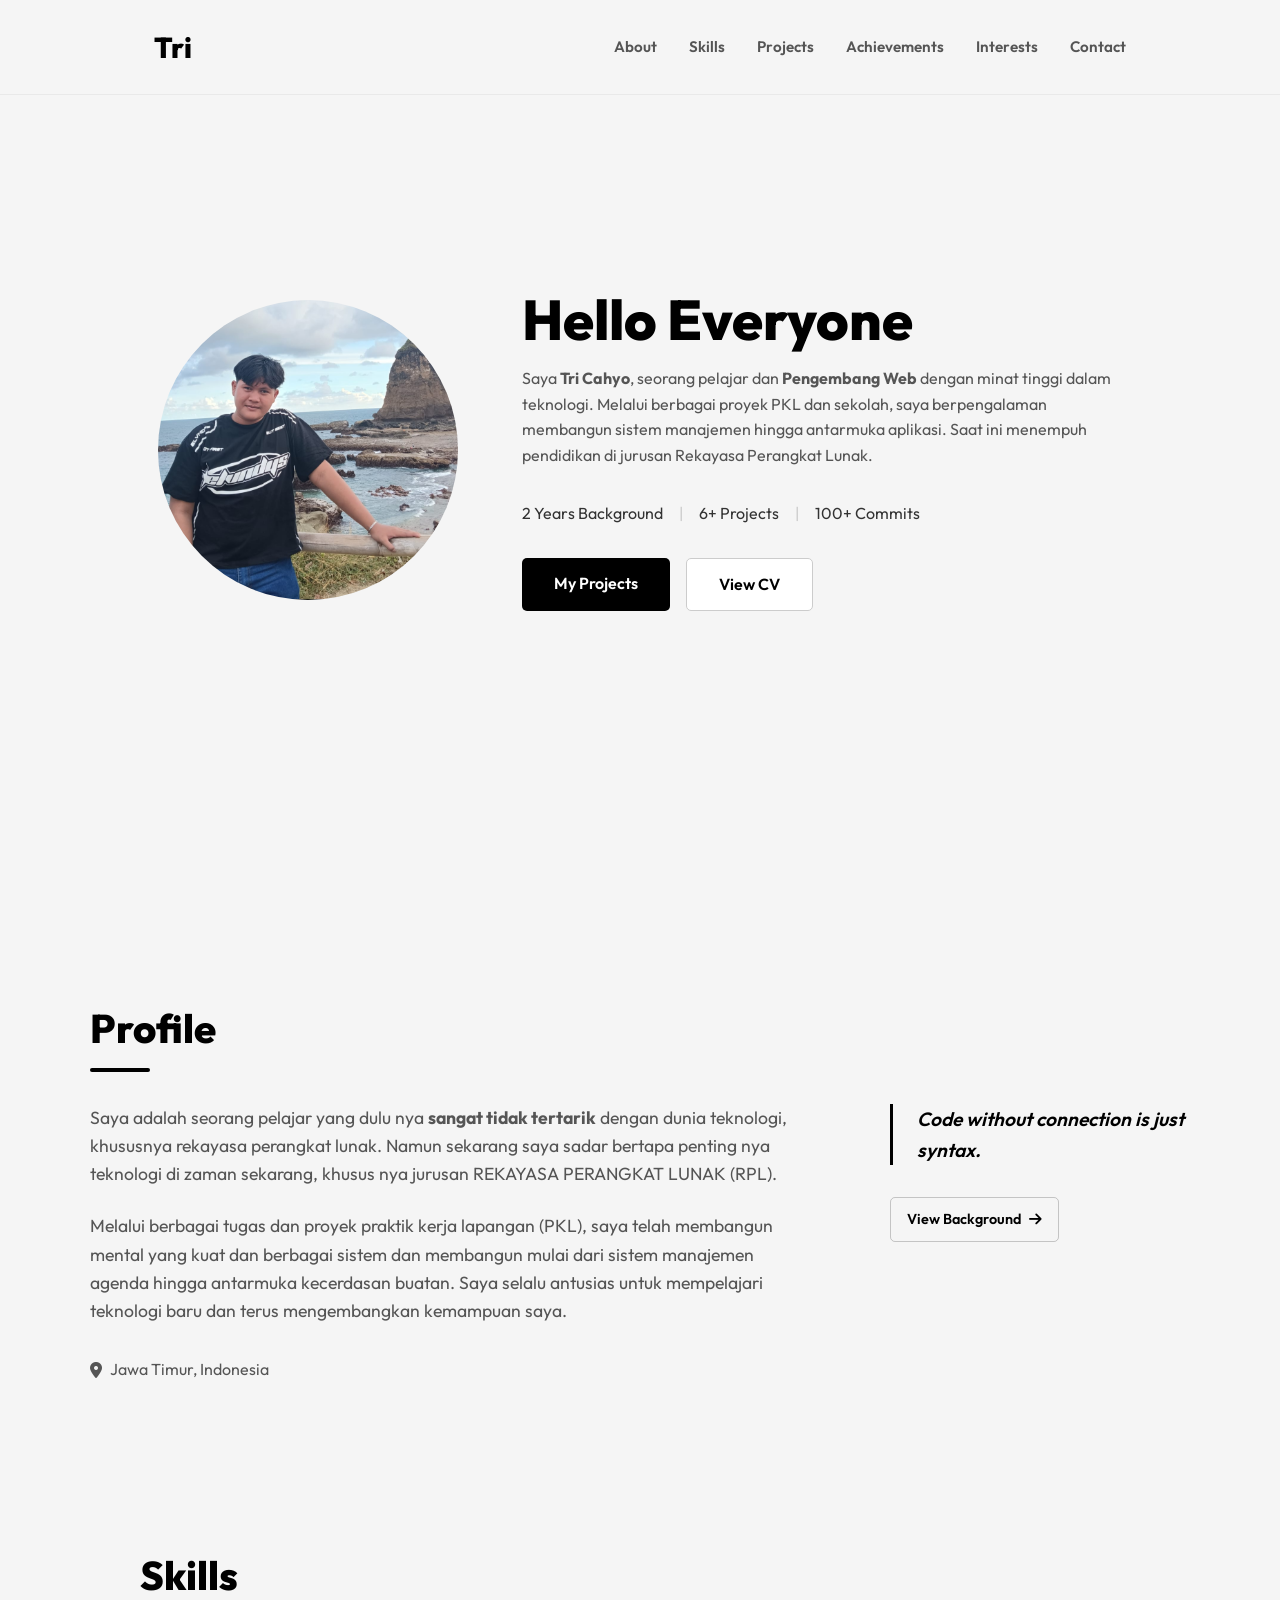
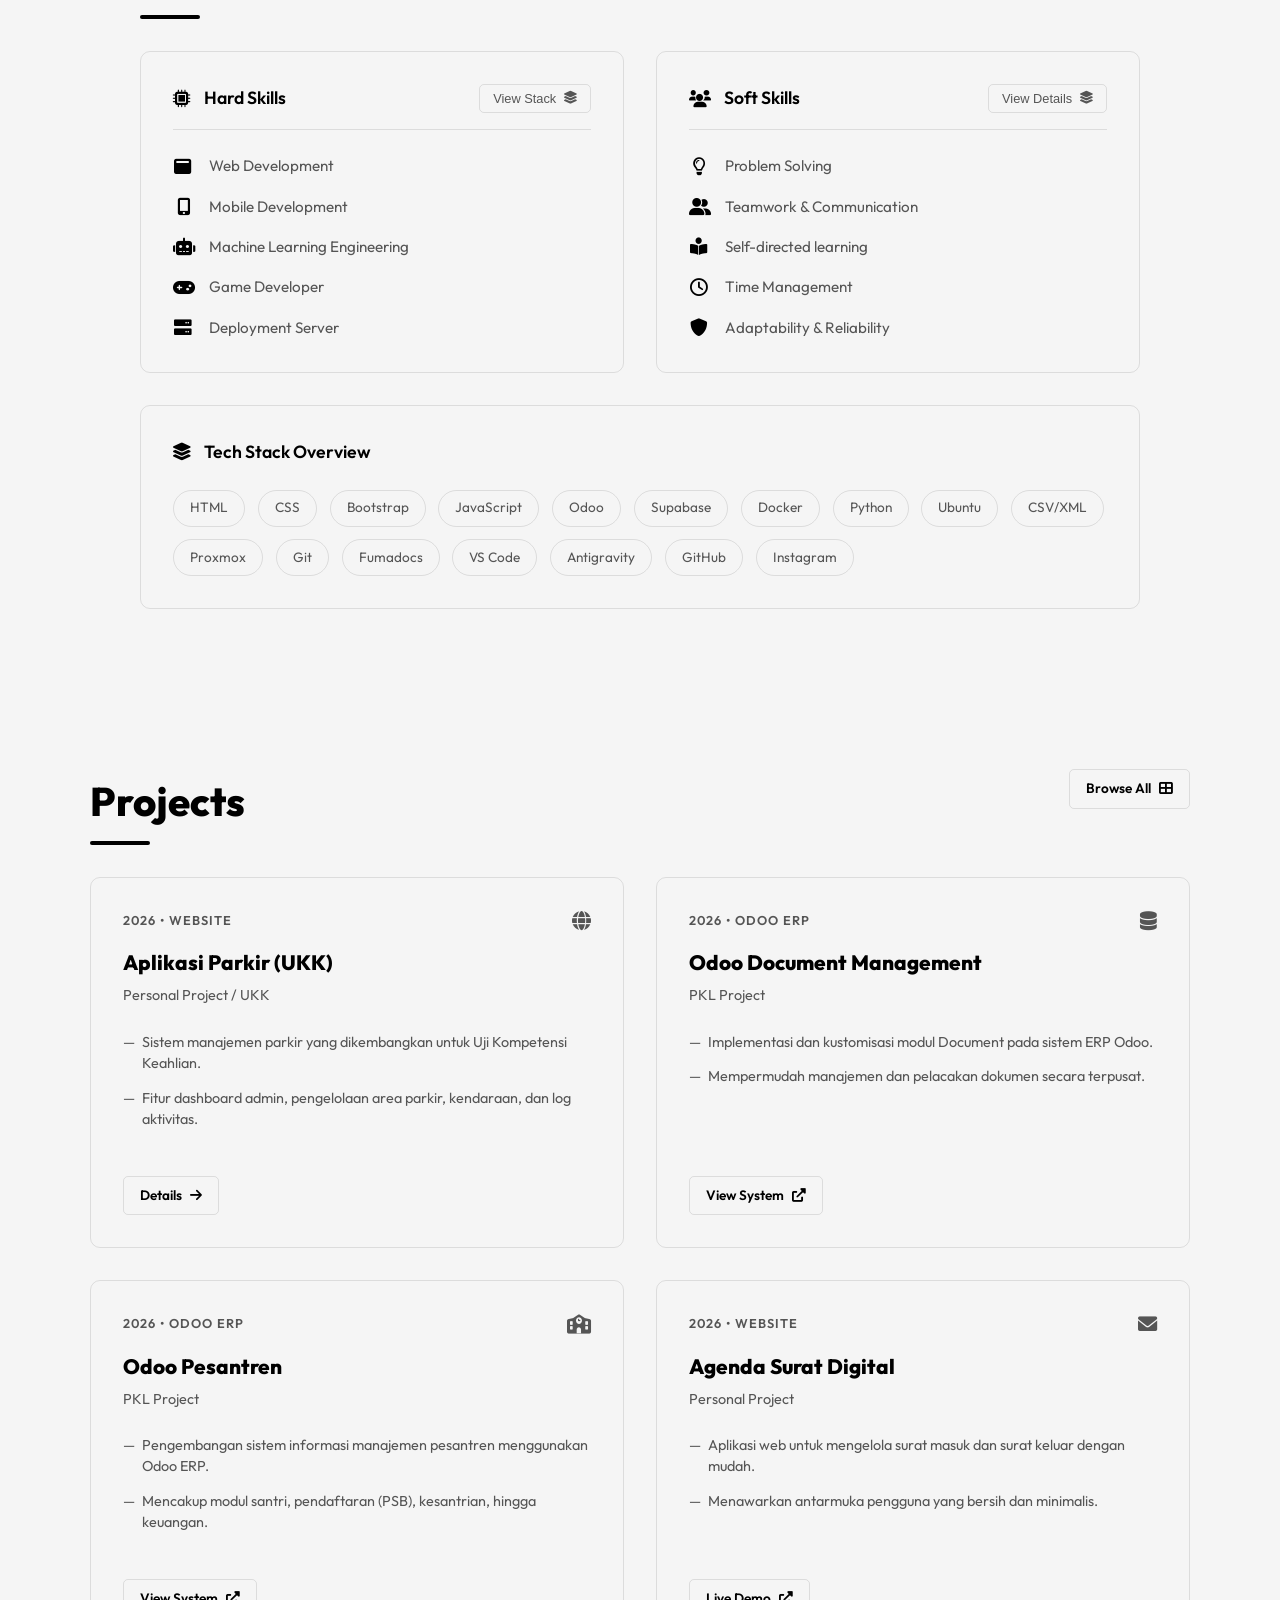
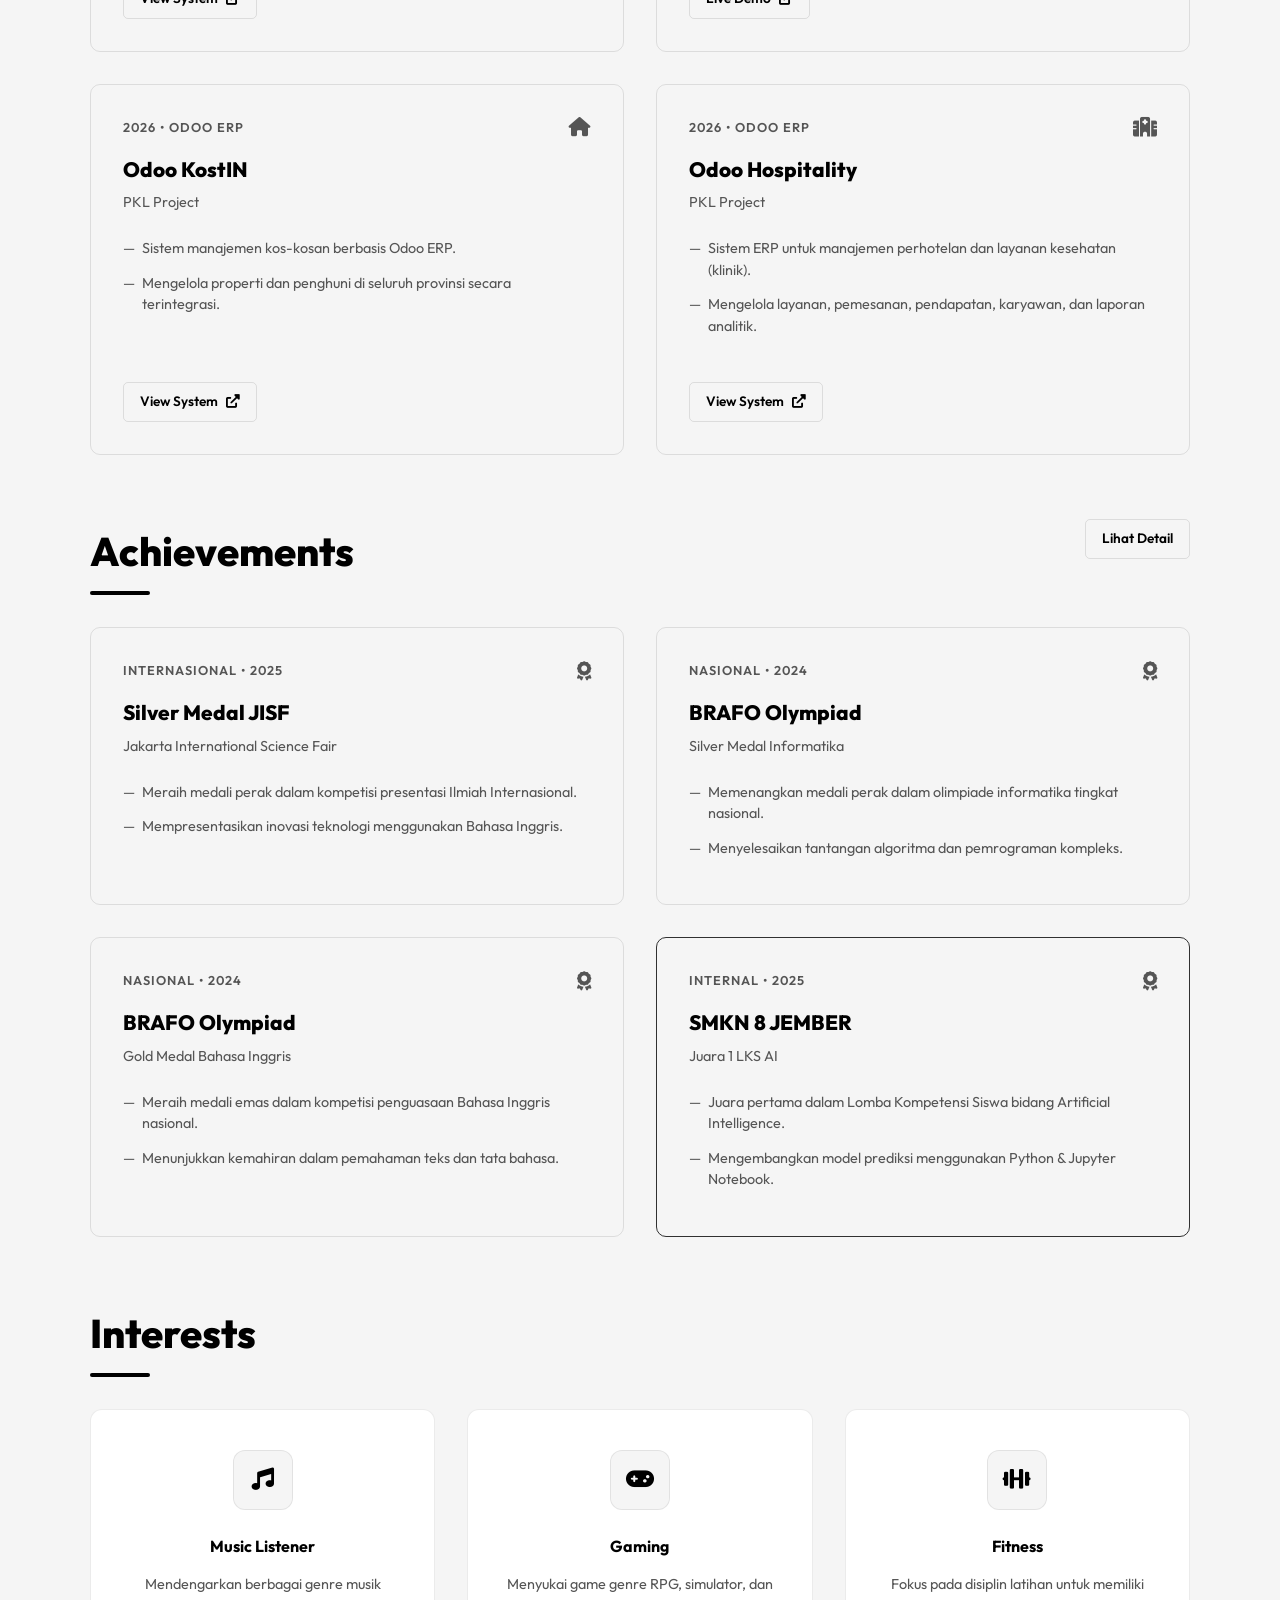
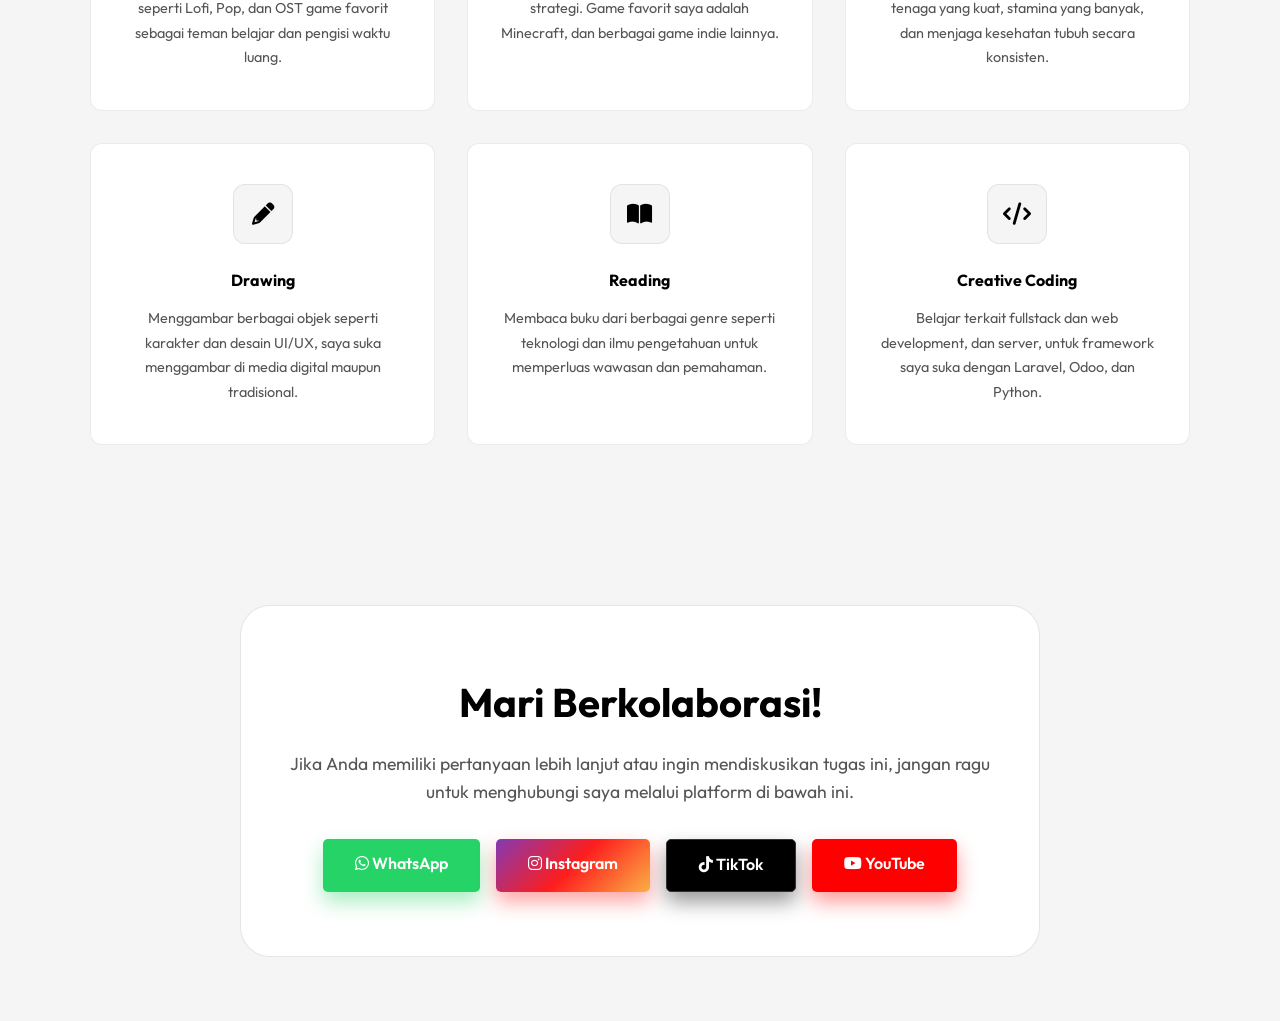
==== commit 17e1ef71: "Mengubah tampilan" ====
--- a/index.html
+++ b/index.html
@@ -14,13 +14,17 @@
 <body>
     <!-- Navbar -->
     <nav class="navbar">
-        <div class="logo">Tri</div>
-        <ul class="nav-links">
-            <li><a href="#tentang">About</a></li>
-            <li><a href="#kemampuan">Skills</a></li>
-            <li><a href="#proyek">Projects</a></li>
-            <li><a href="#kontak">Contact</a></li>
-        </ul>
+        <div class="navbar-container">
+            <div class="logo">Tri</div>
+            <ul class="nav-links">
+                <li><a href="#tentang">About</a></li>
+                <li><a href="#kemampuan">Skills</a></li>
+                <li><a href="#proyek">Projects</a></li>
+                <li><a href="#penghargaan">Achievements</a></li>
+                <li><a href="#minat">Interests</a></li>
+                <li><a href="#kontak">Contact</a></li>
+            </ul>
+        </div>
     </nav>
 
     <!-- Hero Section -->
@@ -33,7 +37,9 @@
         <div class="hero-content">
             <h1 class="name">Hello Everyone</h1>
             <p class="description">
-                Saya <b>Tri Cahyo</b>, seorang pelajar dan <b>Pengembang Web</b> dengan minat tinggi dalam teknologi. Melalui berbagai proyek PKL dan sekolah, saya berpengalaman membangun sistem manajemen hingga antarmuka aplikasi. Saat ini menempuh pendidikan di jurusan Rekayasa Perangkat Lunak.
+                Saya <b>Tri Cahyo</b>, seorang pelajar dan <b>Pengembang Web</b> dengan minat tinggi dalam teknologi.
+                Melalui berbagai proyek PKL dan sekolah, saya berpengalaman membangun sistem manajemen hingga antarmuka
+                aplikasi. Saat ini menempuh pendidikan di jurusan Rekayasa Perangkat Lunak.
             </p>
             <div class="stats-row">
                 <span>2 Years Background</span> <span class="divider">|</span>
@@ -49,152 +55,322 @@
 
     <!-- About Section -->
     <section id="tentang" class="about">
-        <div class="section-title">
-            <h2>Tentang Saya</h2>
+        <div class="skills-title-wrapper" style="max-width: 1100px;">
+            <h2>Profile</h2>
             <div class="underline"></div>
         </div>
-        <div class="about-content">
-            <p>
-                Saya adalah seorang pelajar yang dulu nya <b>sangat tidak tertarik</b> dengan dunia teknologi, khususnya
-                rekayasa perangkat lunak. Namun sekarang saya sadar bertapa penting nya teknologi di zaman sekarang,
-                khusus nya jurusan REKAYASA PERANGKAT LUNAK (RPL).
-            </p>
-            <p>
-                Melalui berbagai tugas dan proyek praktik kerja lapangan (PKL), saya telah membangun mental yang kuat
-                dan berbagai sistem dan membangun
-                mulai dari sistem manajemen agenda hingga antarmuka kecerdasan buatan. Saya selalu antusias untuk
-                mempelajari teknologi baru dan terus mengembangkan kemampuan saya.
-            </p>
+
+        <div class="about-container">
+            <div class="about-text">
+                <p>
+                    Saya adalah seorang pelajar yang dulu nya <b>sangat tidak tertarik</b> dengan dunia teknologi,
+                    khususnya
+                    rekayasa perangkat lunak. Namun sekarang saya sadar bertapa penting nya teknologi di zaman sekarang,
+                    khusus nya jurusan REKAYASA PERANGKAT LUNAK (RPL).
+                </p>
+                <p>
+                    Melalui berbagai tugas dan proyek praktik kerja lapangan (PKL), saya telah membangun mental yang
+                    kuat
+                    dan berbagai sistem dan membangun
+                    mulai dari sistem manajemen agenda hingga antarmuka kecerdasan buatan. Saya selalu antusias untuk
+                    mempelajari teknologi baru dan terus mengembangkan kemampuan saya.
+                </p>
+                <div class="about-location">
+                    <i class="fas fa-map-marker-alt"></i> Jawa Timur, Indonesia
+                </div>
+            </div>
+
+            <div class="about-sidebar">
+                <blockquote>
+                    Code without connection is just syntax.
+                </blockquote>
+                <a href="background.html" class="btn-sidebar">View Background <i class="fas fa-arrow-right"></i></a>
+            </div>
         </div>
     </section>
 
     <!-- Skills Section -->
     <section id="kemampuan" class="skills">
-        <div class="section-title">
-            <h2>Kemampuan Saya</h2>
+        <div class="skills-title-wrapper">
+            <h2>Skills</h2>
             <div class="underline"></div>
         </div>
-        <div class="skills-grid">
-            <!-- Skill 1 -->
-            <div class="skill-card">
-                <i class="fab fa-html5 skill-icon"></i>
-                <h3>HTML</h3>
-                <p>Membangun struktur dasar halaman web yang semantik dan dapat diakses dengan baik.</p>
-            </div>
-            <!-- Skill 2 -->
-            <div class="skill-card">
-                <i class="fab fa-css3-alt skill-icon"></i>
-                <h3>CSS</h3>
-                <p>Mendesain tampilan web yang menarik, interaktif, dan responsif untuk berbagai perangkat.</p>
-            </div>
-            <!-- Skill 3 -->
-            <div class="skill-card">
-                <i class="fab fa-bootstrap skill-icon"></i>
-                <h3>Bootstrap</h3>
-                <p>Menggunakan framework CSS untuk mempercepat pengembangan tampilan web yang profesional.</p>
-            </div>
-            <!-- Skill 4 -->
-            <div class="skill-card">
-                <i class="fab fa-python skill-icon"></i>
-                <h3>Python</h3>
-                <p>Pemrograman backend, analisis data, serta pengembangan berbagai jenis skrip dan otomatisasi.</p>
-            </div>
-            <!-- Skill 5 -->
-            <div class="skill-card">
-                <i class="fas fa-cogs skill-icon"></i>
-                <h3>Odoo</h3>
-                <p>Implementasi dan kustomisasi sistem ERP untuk membantu pengelolaan operasional bisnis.</p>
-            </div>
-            <!-- Skill 6 -->
-            <div class="skill-card">
-                <i class="fab fa-laravel skill-icon"></i>
-                <h3>Laravel</h3>
-                <p>Pengembangan backend sistem informasi yang kuat dan aman menggunakan framework PHP.</p>
-            </div>
-        </div>
-    </section>
-
+
+        <div class="skills-container">
+            <!-- Hard Skills -->
+            <div class="skill-box">
+                <div class="skill-box-header">
+                    <h3><i class="fas fa-microchip"></i> Hard Skills</h3>
+                    <button>View Stack <i class="fas fa-layer-group"></i></button>
+                </div>
+                <ul class="skill-list">
+                    <li><i class="fas fa-window-maximize"></i> Web Development</li>
+                    <li><i class="fas fa-mobile-alt"></i> Mobile Development</li>
+                    <li><i class="fas fa-robot"></i> Machine Learning Engineering</li>
+                    <li><i class="fas fa-gamepad"></i> Game Developer</li>
+                    <li><i class="fas fa-server"></i> Deployment Server</li>
+                </ul>
+            </div>
+
+            <!-- Soft Skills -->
+            <div class="skill-box">
+                <div class="skill-box-header">
+                    <h3><i class="fas fa-users"></i> Soft Skills</h3>
+                    <button>View Details <i class="fas fa-layer-group"></i></button>
+                </div>
+                <ul class="skill-list">
+                    <li><i class="far fa-lightbulb"></i> Problem Solving</li>
+                    <li><i class="fas fa-user-friends"></i> Teamwork & Communication</li>
+                    <li><i class="fas fa-book-reader"></i> Self-directed learning</li>
+                    <li><i class="far fa-clock"></i> Time Management</li>
+                    <li><i class="fas fa-shield-alt"></i> Adaptability & Reliability</li>
+                </ul>
+            </div>
+        </div>
+
+        <div class="tech-stack-box">
+            <h3><i class="fas fa-layer-group"></i> Tech Stack Overview</h3>
+            <div class="tech-badges">
+                <span class="tech-badge">HTML</span>
+                <span class="tech-badge">CSS</span>
+                <span class="tech-badge">Bootstrap</span>
+                <span class="tech-badge">JavaScript</span>
+                <span class="tech-badge">Odoo</span>
+                <span class="tech-badge">Supabase</span>
+                <span class="tech-badge">Docker</span>
+                <span class="tech-badge">Python</span>
+                <span class="tech-badge">Ubuntu</span>
+                <span class="tech-badge">CSV/XML</span>
+                <span class="tech-badge">Proxmox</span>
+                <span class="tech-badge">Git</span>
+                <span class="tech-badge">Fumadocs</span>
+                <span class="tech-badge">VS Code</span>
+                <span class="tech-badge">Antigravity</span>
+                <span class="tech-badge">GitHub</span>
+                <span class="tech-badge">Instagram</span>
+            </div>
+        </div>
+    </section>
+
+    <!-- Projects Section -->
     <!-- Projects Section -->
     <section id="proyek" class="projects">
-        <div class="section-title">
-            <h2>Proyek Unggulan</h2>
-            <div class="underline"></div>
-        </div>
-
-        <p class="projects-description">
-            Selama saya sekolah, saya telah membuat berbagai macam proyek, mulai dari proyek sekolah
-            hingga proyek PKL, dan proyek-proyek ini telah membantu saya untuk mengembangkan kemampuan saya
-            dalam pengembangan aplikasi web dan juga mental saya dalam dunia teknologi, PKL memberikan saya
-            pengalaman yang berharga dalam dunia kerja.
-        </p>
+        <div class="projects-header">
+            <div class="skills-title-wrapper" style="margin: 0;">
+                <h2>Projects</h2>
+                <div class="underline"></div>
+            </div>
+            <a href="#" class="btn-project">Browse All <i class="fas fa-th-large"></i></a>
+        </div>
 
         <div class="projects-grid">
             <!-- Project 1 -->
             <div class="project-card">
-                <div class="project-image">
-                    <img src="parkir.png" alt="Aplikasi Parkir">
-                </div>
-                <div class="project-info">
-                    <h3>Aplikasi Parkir (UKK)</h3>
-                    <p>Sistem manajemen parkir yang dikembangkan untuk Uji Kompetensi Keahlian (UKK). Dilengkapi dengan
-                        fitur dashboard admin, pengelolaan area parkir, kendaraan, dan log aktivitas.</p>
-                </div>
-            </div>
+                <div class="project-top">
+                    <span class="project-category">2026 • WEBSITE</span>
+                    <i class="fas fa-globe project-icon"></i>
+                </div>
+                <h3>Aplikasi Parkir (UKK)</h3>
+                <p class="project-subtitle">Personal Project / UKK</p>
+                <ul class="project-list">
+                    <li>Sistem manajemen parkir yang dikembangkan untuk Uji Kompetensi Keahlian.</li>
+                    <li>Fitur dashboard admin, pengelolaan area parkir, kendaraan, dan log aktivitas.</li>
+                </ul>
+                <a href="#" class="btn-project">Details <i class="fas fa-arrow-right"></i></a>
+            </div>
+
             <!-- Project 2 -->
             <div class="project-card">
-                <div class="project-image">
-                    <img src="document.png" alt="Odoo Document">
-                </div>
-                <div class="project-info">
-                    <h3>Odoo Document Management</h3>
-                    <p>Implementasi dan kustomisasi modul Document pada sistem ERP Odoo selama masa Praktik Kerja
-                        Lapangan (PKL), mempermudah manajemen dan pelacakan dokumen secara terpusat.</p>
-                </div>
-            </div>
+                <div class="project-top">
+                    <span class="project-category">2026 • ODOO ERP</span>
+                    <i class="fas fa-database project-icon"></i>
+                </div>
+                <h3>Odoo Document Management</h3>
+                <p class="project-subtitle">PKL Project</p>
+                <ul class="project-list">
+                    <li>Implementasi dan kustomisasi modul Document pada sistem ERP Odoo.</li>
+                    <li>Mempermudah manajemen dan pelacakan dokumen secara terpusat.</li>
+                </ul>
+                <a href="#" class="btn-project">View System <i class="fas fa-external-link-alt"></i></a>
+            </div>
+
             <!-- Project 3 -->
             <div class="project-card">
-                <div class="project-image">
-                    <img src="pesantren.png" alt="Odoo Pesantren">
-                </div>
-                <div class="project-info">
-                    <h3>Odoo Pesantrent</h3>
-                    <p>Pengembangan sistem informasi manajemen pesantren menggunakan Odoo ERP selama masa PKL. Mencakup
-                        modul santri, pendaftaran (PSB), kesantrian, hingga keuangan.</p>
-                </div>
-            </div>
+                <div class="project-top">
+                    <span class="project-category">2026 • ODOO ERP</span>
+                    <i class="fas fa-school project-icon"></i>
+                </div>
+                <h3>Odoo Pesantren</h3>
+                <p class="project-subtitle">PKL Project</p>
+                <ul class="project-list">
+                    <li>Pengembangan sistem informasi manajemen pesantren menggunakan Odoo ERP.</li>
+                    <li>Mencakup modul santri, pendaftaran (PSB), kesantrian, hingga keuangan.</li>
+                </ul>
+                <a href="#" class="btn-project">View System <i class="fas fa-external-link-alt"></i></a>
+            </div>
+
             <!-- Project 4 -->
             <div class="project-card">
-                <div class="project-image">
-                    <img src="agenda.png" alt="Agenda Surat Digital">
-                </div>
-                <div class="project-info">
-                    <h3>Agenda Surat Digital</h3>
-                    <p>Aplikasi web untuk mengelola surat masuk dan surat keluar dengan mudah, cepat, dan terstruktur.
-                        Menawarkan antarmuka pengguna yang bersih dan minimalis.</p>
-                </div>
-            </div>
+                <div class="project-top">
+                    <span class="project-category">2026 • WEBSITE</span>
+                    <i class="fas fa-envelope project-icon"></i>
+                </div>
+                <h3>Agenda Surat Digital</h3>
+                <p class="project-subtitle">Personal Project</p>
+                <ul class="project-list">
+                    <li>Aplikasi web untuk mengelola surat masuk dan surat keluar dengan mudah.</li>
+                    <li>Menawarkan antarmuka pengguna yang bersih dan minimalis.</li>
+                </ul>
+                <a href="#" class="btn-project">Live Demo <i class="fas fa-external-link-alt"></i></a>
+            </div>
+
             <!-- Project 5 -->
             <div class="project-card">
-                <div class="project-image">
-                    <img src="kostin.png" alt="Odoo KostIN">
-                </div>
-                <div class="project-info">
-                    <h3>Odoo KostIN</h3>
-                    <p>Sistem manajemen berbasis Odoo ERP yang dirancang khusus untuk mengelola properti kos-kosan dan
-                        penghuninya di seluruh provinsi di Indonesia secara terintegrasi.</p>
-                </div>
-            </div>
+                <div class="project-top">
+                    <span class="project-category">2026 • ODOO ERP</span>
+                    <i class="fas fa-home project-icon"></i>
+                </div>
+                <h3>Odoo KostIN</h3>
+                <p class="project-subtitle">PKL Project</p>
+                <ul class="project-list">
+                    <li>Sistem manajemen kos-kosan berbasis Odoo ERP.</li>
+                    <li>Mengelola properti dan penghuni di seluruh provinsi secara terintegrasi.</li>
+                </ul>
+                <a href="#" class="btn-project">View System <i class="fas fa-external-link-alt"></i></a>
+            </div>
+
             <!-- Project 6 -->
             <div class="project-card">
-                <div class="project-image">
-                    <img src="hospitality.png" alt="Odoo Hospitality">
-                </div>
-                <div class="project-info">
-                    <h3>Odoo Hospitality</h3>
-                    <p>Sistem ERP Odoo untuk manajemen perhotelan dan layanan kesehatan (hospitality/klinik). Mengelola
-                        layanan, pemesanan (booking), pendapatan, karyawan, dan menyajikan laporan analitik secara
-                        terpadu.</p>
-                </div>
+                <div class="project-top">
+                    <span class="project-category">2026 • ODOO ERP</span>
+                    <i class="fas fa-hospital project-icon"></i>
+                </div>
+                <h3>Odoo Hospitality</h3>
+                <p class="project-subtitle">PKL Project</p>
+                <ul class="project-list">
+                    <li>Sistem ERP untuk manajemen perhotelan dan layanan kesehatan (klinik).</li>
+                    <li>Mengelola layanan, pemesanan, pendapatan, karyawan, dan laporan analitik.</li>
+                </ul>
+                <a href="#" class="btn-project">View System <i class="fas fa-external-link-alt"></i></a>
+            </div>
+        </div>
+    </section>
+
+    <!-- Achievements Section -->
+    <section id="penghargaan" class="projects" style="padding-top: 0;">
+        <div class="projects-header">
+            <div class="skills-title-wrapper" style="margin: 0;">
+                <h2>Achievements</h2>
+                <div class="underline"></div>
+            </div>
+            <a href="#" class="btn-project">Lihat Detail</a>
+        </div>
+
+        <div class="projects-grid">
+            <!-- Achievement 1 -->
+            <div class="project-card">
+                <div class="project-top">
+                    <span class="project-category">INTERNASIONAL • 2025</span>
+                    <i class="fas fa-award project-icon"></i>
+                </div>
+                <h3>Silver Medal JISF</h3>
+                <p class="project-subtitle">Jakarta International Science Fair</p>
+                <ul class="project-list" style="margin-bottom: 0;">
+                    <li>Meraih medali perak dalam kompetisi presentasi Ilmiah Internasional.</li>
+                    <li>Mempresentasikan inovasi teknologi menggunakan Bahasa Inggris.</li>
+                </ul>
+            </div>
+
+            <!-- Achievement 2 -->
+            <div class="project-card">
+                <div class="project-top">
+                    <span class="project-category">NASIONAL • 2024</span>
+                    <i class="fas fa-award project-icon"></i>
+                </div>
+                <h3>BRAFO Olympiad</h3>
+                <p class="project-subtitle">Silver Medal Informatika</p>
+                <ul class="project-list" style="margin-bottom: 0;">
+                    <li>Memenangkan medali perak dalam olimpiade informatika tingkat nasional.</li>
+                    <li>Menyelesaikan tantangan algoritma dan pemrograman kompleks.</li>
+                </ul>
+            </div>
+
+            <!-- Achievement 3 -->
+            <div class="project-card">
+                <div class="project-top">
+                    <span class="project-category">NASIONAL • 2024</span>
+                    <i class="fas fa-award project-icon"></i>
+                </div>
+                <h3>BRAFO Olympiad</h3>
+                <p class="project-subtitle">Gold Medal Bahasa Inggris</p>
+                <ul class="project-list" style="margin-bottom: 0;">
+                    <li>Meraih medali emas dalam kompetisi penguasaan Bahasa Inggris nasional.</li>
+                    <li>Menunjukkan kemahiran dalam pemahaman teks dan tata bahasa.</li>
+                </ul>
+            </div>
+
+            <!-- Achievement 4 -->
+            <div class="project-card" style="border-color: rgba(0, 0, 0, 0.8);">
+                <div class="project-top">
+                    <span class="project-category">INTERNAL • 2025</span>
+                    <i class="fas fa-award project-icon"></i>
+                </div>
+                <h3>SMKN 8 JEMBER</h3>
+                <p class="project-subtitle">Juara 1 LKS AI</p>
+                <ul class="project-list" style="margin-bottom: 0;">
+                    <li>Juara pertama dalam Lomba Kompetensi Siswa bidang Artificial Intelligence.</li>
+                    <li>Mengembangkan model prediksi menggunakan Python & Jupyter Notebook.</li>
+                </ul>
+            </div>
+        </div>
+    </section>
+
+
+    <!-- Interests Section -->
+    <section id="minat" class="projects" style="padding-top: 0;">
+        <div class="projects-header">
+            <div class="skills-title-wrapper" style="margin: 0;">
+                <h2>Interests</h2>
+                <div class="underline"></div>
+            </div>
+        </div>
+
+        <div class="interests-grid">
+            <div class="interest-card">
+                <div class="interest-icon-box"><i class="fas fa-music"></i></div>
+                <h3>Music Listener</h3>
+                <p>Mendengarkan berbagai genre musik seperti Lofi, Pop, dan OST game favorit sebagai teman belajar dan
+                    pengisi waktu luang.</p>
+            </div>
+            <div class="interest-card">
+                <div class="interest-icon-box"><i class="fas fa-gamepad"></i></div>
+                <h3>Gaming</h3>
+                <p>Menyukai game genre RPG, simulator, dan strategi. Game favorit saya adalah Minecraft, dan berbagai
+                    game indie lainnya.</p>
+            </div>
+            <div class="interest-card">
+                <div class="interest-icon-box"><i class="fas fa-dumbbell"></i></div>
+                <h3>Fitness</h3>
+                <p>Fokus pada disiplin latihan untuk memiliki tenaga yang kuat, stamina yang banyak, dan menjaga
+                    kesehatan tubuh secara konsisten.</p>
+            </div>
+            <div class="interest-card">
+                <div class="interest-icon-box"><i class="fas fa-pencil-alt"></i></div>
+                <h3>Drawing</h3>
+                <p>Menggambar berbagai objek seperti karakter dan desain UI/UX, saya suka menggambar di media digital
+                    maupun tradisional.</p>
+            </div>
+            <div class="interest-card">
+                <div class="interest-icon-box"><i class="fas fa-book-open"></i></div>
+                <h3>Reading</h3>
+                <p>Membaca buku dari berbagai genre seperti teknologi dan ilmu pengetahuan untuk memperluas wawasan dan
+                    pemahaman.</p>
+            </div>
+            <div class="interest-card">
+                <div class="interest-icon-box"><i class="fas fa-code"></i></div>
+                <h3>Creative Coding</h3>
+                <p>Belajar terkait fullstack dan web development, dan server, untuk framework saya suka dengan Laravel,
+                    Odoo, dan Python.</p>
             </div>
         </div>
     </section>
--- a/style.css
+++ b/style.css
@@ -33,14 +33,21 @@
     position: fixed;
     top: 0;
     width: 100%;
-    padding: 1.5rem 5%;
-    display: flex;
-    justify-content: space-between;
-    align-items: center;
+    padding: 1.5rem 0;
     background: #f5f5f5;
     z-index: 1000;
     border-bottom: 1px solid rgba(0, 0, 0, 0.05);
     transition: all 0.3s ease;
+}
+
+.navbar-container {
+    display: flex;
+    justify-content: space-between;
+    align-items: center;
+    width: 100%;
+    max-width: 1100px;
+    margin: 0 auto;
+    padding: 0 5%;
 }
 
 .logo {
@@ -116,13 +123,16 @@
     min-height: 100vh;
     display: flex;
     align-items: center;
-    justify-content: space-between;
+    justify-content: center;
+    max-width: 1100px;
+    margin: 0 auto;
     padding: 0 5%;
     gap: 4rem;
 }
 
 .hero-content {
-    flex: 1;
+    flex: unset;
+    max-width: 600px;
 }
 
 .greeting {
@@ -238,7 +248,7 @@
 }
 
 .hero-image {
-    flex: 1;
+    flex: unset;
     display: flex;
     justify-content: center;
     position: relative;
@@ -284,125 +294,395 @@
 }
 
 /* About */
-.about-content {
-    max-width: 800px;
+.about-container {
+    display: flex;
+    justify-content: space-between;
+    align-items: flex-start;
+    max-width: 1100px;
     margin: 0 auto;
+    gap: 4rem;
+}
+
+@media (max-width: 768px) {
+    .about-container {
+        flex-direction: column;
+        gap: 2rem;
+    }
+}
+
+.about-text {
+    flex: 1;
+    text-align: left;
+    color: var(--text-secondary);
+    font-size: 1.1rem;
+    max-width: 700px;
+}
+
+.about-text p {
+    margin-bottom: 1.5rem;
+}
+
+.about-location {
+    margin-top: 2rem;
+    color: var(--text-secondary);
+    display: flex;
+    align-items: center;
+    gap: 0.5rem;
+    font-size: 1rem;
+}
+
+.about-sidebar {
+    width: 300px;
+    display: flex;
+    flex-direction: column;
+    gap: 2rem;
+    align-items: flex-start;
+}
+
+.about-sidebar blockquote {
+    border-left: 3px solid #000;
+    padding-left: 1.5rem;
+    font-style: italic;
+    font-weight: 600;
+    font-size: 1.2rem;
+    margin: 0;
+    color: #000;
+}
+
+.btn-sidebar {
+    display: inline-flex;
+    align-items: center;
+    gap: 0.5rem;
+    padding: 0.6rem 1rem;
+    background: transparent;
+    color: #000;
+    border: 1px solid rgba(0, 0, 0, 0.2);
+    border-radius: 5px;
+    text-decoration: none;
+    font-size: 0.9rem;
+    font-weight: 600;
+    transition: all 0.3s ease;
+}
+
+.btn-sidebar:hover {
+    background: rgba(0, 0, 0, 0.05);
+    border-color: rgba(0, 0, 0, 0.4);
+}
+
+/* Skills */
+.skills-title-wrapper {
+    max-width: 1000px;
+    margin: 0 auto 2rem;
+    text-align: left;
+}
+
+.skills-title-wrapper h2 {
+    font-size: 2.5rem;
+    font-weight: 800;
+    margin-bottom: 0.5rem;
+}
+
+.skills-title-wrapper .underline {
+    margin: 0;
+    background: #000;
+    width: 60px;
+    height: 4px;
+}
+
+.skills-container {
+    display: flex;
+    gap: 2rem;
+    margin-bottom: 2rem;
+    max-width: 1000px;
+    margin-left: auto;
+    margin-right: auto;
+}
+
+@media (max-width: 768px) {
+    .skills-container {
+        flex-direction: column;
+    }
+}
+
+.skill-box {
+    flex: 1;
+    background: transparent;
+    border: 1px solid rgba(0, 0, 0, 0.1);
+    border-radius: 10px;
+    padding: 2rem;
+}
+
+.skill-box-header {
+    display: flex;
+    justify-content: space-between;
+    align-items: center;
+    margin-bottom: 1.5rem;
+    border-bottom: 1px solid rgba(0, 0, 0, 0.1);
+    padding-bottom: 1rem;
+}
+
+.skill-box-header h3 {
+    font-size: 1.1rem;
+    display: flex;
+    align-items: center;
+    gap: 0.8rem;
+    font-weight: 600;
+}
+
+.skill-box-header button {
+    background: transparent;
+    border: 1px solid rgba(0, 0, 0, 0.1);
+    padding: 0.4rem 0.8rem;
+    border-radius: 5px;
+    font-size: 0.8rem;
+    cursor: pointer;
+    display: flex;
+    align-items: center;
+    gap: 0.5rem;
+    color: var(--text-secondary);
+    transition: all 0.3s ease;
+}
+
+.skill-box-header button:hover {
+    background: rgba(0, 0, 0, 0.05);
+}
+
+.skill-list {
+    list-style: none;
+}
+
+.skill-list li {
+    margin-bottom: 1rem;
+    color: var(--text-secondary);
+    display: flex;
+    align-items: center;
+    gap: 1rem;
+    font-size: 0.95rem;
+}
+
+.skill-list li i {
+    color: var(--text-primary);
+    width: 20px;
     text-align: center;
-    color: var(--text-secondary);
     font-size: 1.1rem;
 }
 
-.about-content p {
-    margin-bottom: 1.5rem;
-}
-
-/* Skills */
-.skills-grid {
-    display: grid;
-    grid-template-columns: repeat(auto-fit, minmax(250px, 1fr));
-    gap: 2rem;
+.skill-list li:last-child {
+    margin-bottom: 0;
+}
+
+.tech-stack-box {
+    background: transparent;
+    border: 1px solid rgba(0, 0, 0, 0.1);
+    border-radius: 10px;
+    padding: 2rem;
     max-width: 1000px;
     margin: 0 auto;
 }
 
-.skill-card {
-    background: var(--bg-card);
-    padding: 2rem;
+.tech-stack-box h3 {
+    font-size: 1.1rem;
+    margin-bottom: 1.5rem;
+    display: flex;
+    align-items: center;
+    gap: 0.8rem;
+    font-weight: 600;
+}
+
+.tech-badges {
+    display: flex;
+    flex-wrap: wrap;
+    gap: 0.8rem;
+}
+
+.tech-badge {
+    padding: 0.4rem 1rem;
+    background: transparent;
+    border: 1px solid rgba(0, 0, 0, 0.1);
     border-radius: 20px;
-    border: 1px solid rgba(0, 0, 0, 0.1);
-    backdrop-filter: blur(10px);
-    transition: transform 0.3s ease, box-shadow 0.3s ease;
-    text-align: center;
-}
-
-.skill-card:hover {
-    transform: translateY(-10px);
-    box-shadow: 0 15px 30px rgba(0, 0, 0, 0.3);
-    border-color: rgba(59, 130, 246, 0.3);
-}
-
-.skill-icon {
-    font-size: 3rem;
-    color: var(--accent);
-    margin-bottom: 1.5rem;
-}
-
-.skill-card h3 {
-    margin-bottom: 1rem;
-    font-size: 1.3rem;
-}
-
-.skill-card p {
-    color: var(--text-secondary);
-    font-size: 0.95rem;
+    font-size: 0.85rem;
+    color: var(--text-secondary);
+    transition: all 0.3s ease;
+}
+
+.tech-badge:hover {
+    background: rgba(0, 0, 0, 0.05);
+    color: var(--text-primary);
+    border-color: rgba(0, 0, 0, 0.2);
 }
 
 /* Projects */
-.projects-description {
-    text-align: center;
-    color: var(--text-secondary);
-    font-size: 1.1rem;
-    max-width: 800px;
-    margin: 0 auto 3rem;
+.projects-header {
+    display: flex;
+    justify-content: space-between;
+    align-items: flex-end;
+    max-width: 1100px;
+    margin: 0 auto 2rem;
 }
 
 .projects-grid {
     display: grid;
-    grid-template-columns: repeat(auto-fit, minmax(300px, 1fr));
-    gap: 2.5rem;
+    grid-template-columns: repeat(2, 1fr);
+    gap: 2rem;
     max-width: 1100px;
     margin: 0 auto;
 }
 
+@media (max-width: 768px) {
+    .projects-grid {
+        grid-template-columns: 1fr;
+    }
+}
+
 .project-card {
-    background: var(--bg-card);
-    border-radius: 20px;
-    overflow: hidden;
+    background: transparent;
     border: 1px solid rgba(0, 0, 0, 0.1);
+    border-radius: 10px;
+    padding: 2rem;
+    transition: transform 0.3s ease, box-shadow 0.3s ease;
+    display: flex;
+    flex-direction: column;
+}
+
+.project-card:hover {
+    transform: translateY(-5px);
+    box-shadow: 0 10px 30px rgba(0, 0, 0, 0.05);
+}
+
+.project-top {
+    display: flex;
+    justify-content: space-between;
+    align-items: center;
+    margin-bottom: 1rem;
+}
+
+.project-category {
+    font-size: 0.8rem;
+    font-weight: 600;
+    color: var(--text-secondary);
+    letter-spacing: 1px;
+    text-transform: uppercase;
+}
+
+.project-icon {
+    font-size: 1.2rem;
+    color: var(--text-secondary);
+}
+
+.project-card h3 {
+    font-size: 1.3rem;
+    font-weight: 800;
+    margin-bottom: 0.3rem;
+}
+
+.project-subtitle {
+    font-size: 0.9rem;
+    color: var(--text-secondary);
+    margin-bottom: 1.5rem;
+}
+
+.project-list {
+    list-style: none;
+    margin-bottom: 2rem;
+    flex: 1;
+}
+
+.project-list li {
+    position: relative;
+    padding-left: 1.2rem;
+    margin-bottom: 0.8rem;
+    color: var(--text-secondary);
+    font-size: 0.9rem;
+    line-height: 1.5;
+}
+
+.project-list li::before {
+    content: "—";
+    position: absolute;
+    left: 0;
+    color: var(--text-secondary);
+}
+
+.btn-project {
+    align-self: flex-start;
+    display: inline-flex;
+    align-items: center;
+    gap: 0.5rem;
+    padding: 0.5rem 1rem;
+    background: transparent;
+    color: var(--text-primary);
+    border: 1px solid rgba(0, 0, 0, 0.1);
+    border-radius: 5px;
+    text-decoration: none;
+    font-size: 0.85rem;
+    font-weight: 600;
     transition: all 0.3s ease;
 }
 
-.project-card:hover {
-    transform: translateY(-10px);
-    box-shadow: 0 15px 30px rgba(0, 0, 0, 0.4);
-}
-
-.project-image {
-    height: 200px;
-    background: #f0f0f0;
+.btn-project:hover {
+    background: rgba(0, 0, 0, 0.05);
+}
+
+/* Interests */
+.interests-grid {
+    display: grid;
+    grid-template-columns: repeat(3, 1fr);
+    gap: 2rem;
+    max-width: 1100px;
+    margin: 0 auto;
+}
+
+@media (max-width: 900px) {
+    .interests-grid {
+        grid-template-columns: repeat(2, 1fr);
+    }
+}
+
+@media (max-width: 600px) {
+    .interests-grid {
+        grid-template-columns: 1fr;
+    }
+}
+
+.interest-card {
+    background: #ffffff;
+    border: 1px solid rgba(0, 0, 0, 0.08);
+    border-radius: 12px;
+    padding: 2.5rem 2rem;
+    text-align: center;
+    transition: transform 0.3s ease, box-shadow 0.3s ease;
+}
+
+.interest-card:hover {
+    transform: translateY(-5px);
+    box-shadow: 0 10px 30px rgba(0, 0, 0, 0.07);
+}
+
+.interest-icon-box {
+    width: 60px;
+    height: 60px;
+    background: rgba(0, 0, 0, 0.04);
+    border: 1px solid rgba(0, 0, 0, 0.08);
+    border-radius: 12px;
     display: flex;
     align-items: center;
     justify-content: center;
-    font-size: 4rem;
-    color: rgba(0, 0, 0, 0.2);
-    border-bottom: 1px solid rgba(0, 0, 0, 0.1);
-    overflow: hidden;
-}
-
-.project-image img {
-    width: 100%;
-    height: 100%;
-    object-fit: cover;
-    transition: transform 0.5s ease;
-}
-
-.project-card:hover .project-image img {
-    transform: scale(1.1);
-}
-
-.project-info {
-    padding: 2rem;
-}
-
-.project-info h3 {
+    margin: 0 auto 1.5rem;
     font-size: 1.4rem;
+    color: var(--text-primary);
+}
+
+.interest-card h3 {
+    font-size: 1rem;
+    font-weight: 700;
     margin-bottom: 0.8rem;
     color: var(--text-primary);
 }
 
-.project-info p {
-    color: var(--text-secondary);
-    font-size: 0.95rem;
+.interest-card p {
+    font-size: 0.9rem;
+    color: var(--text-secondary);
+    line-height: 1.7;
 }
 
 /* Contact */
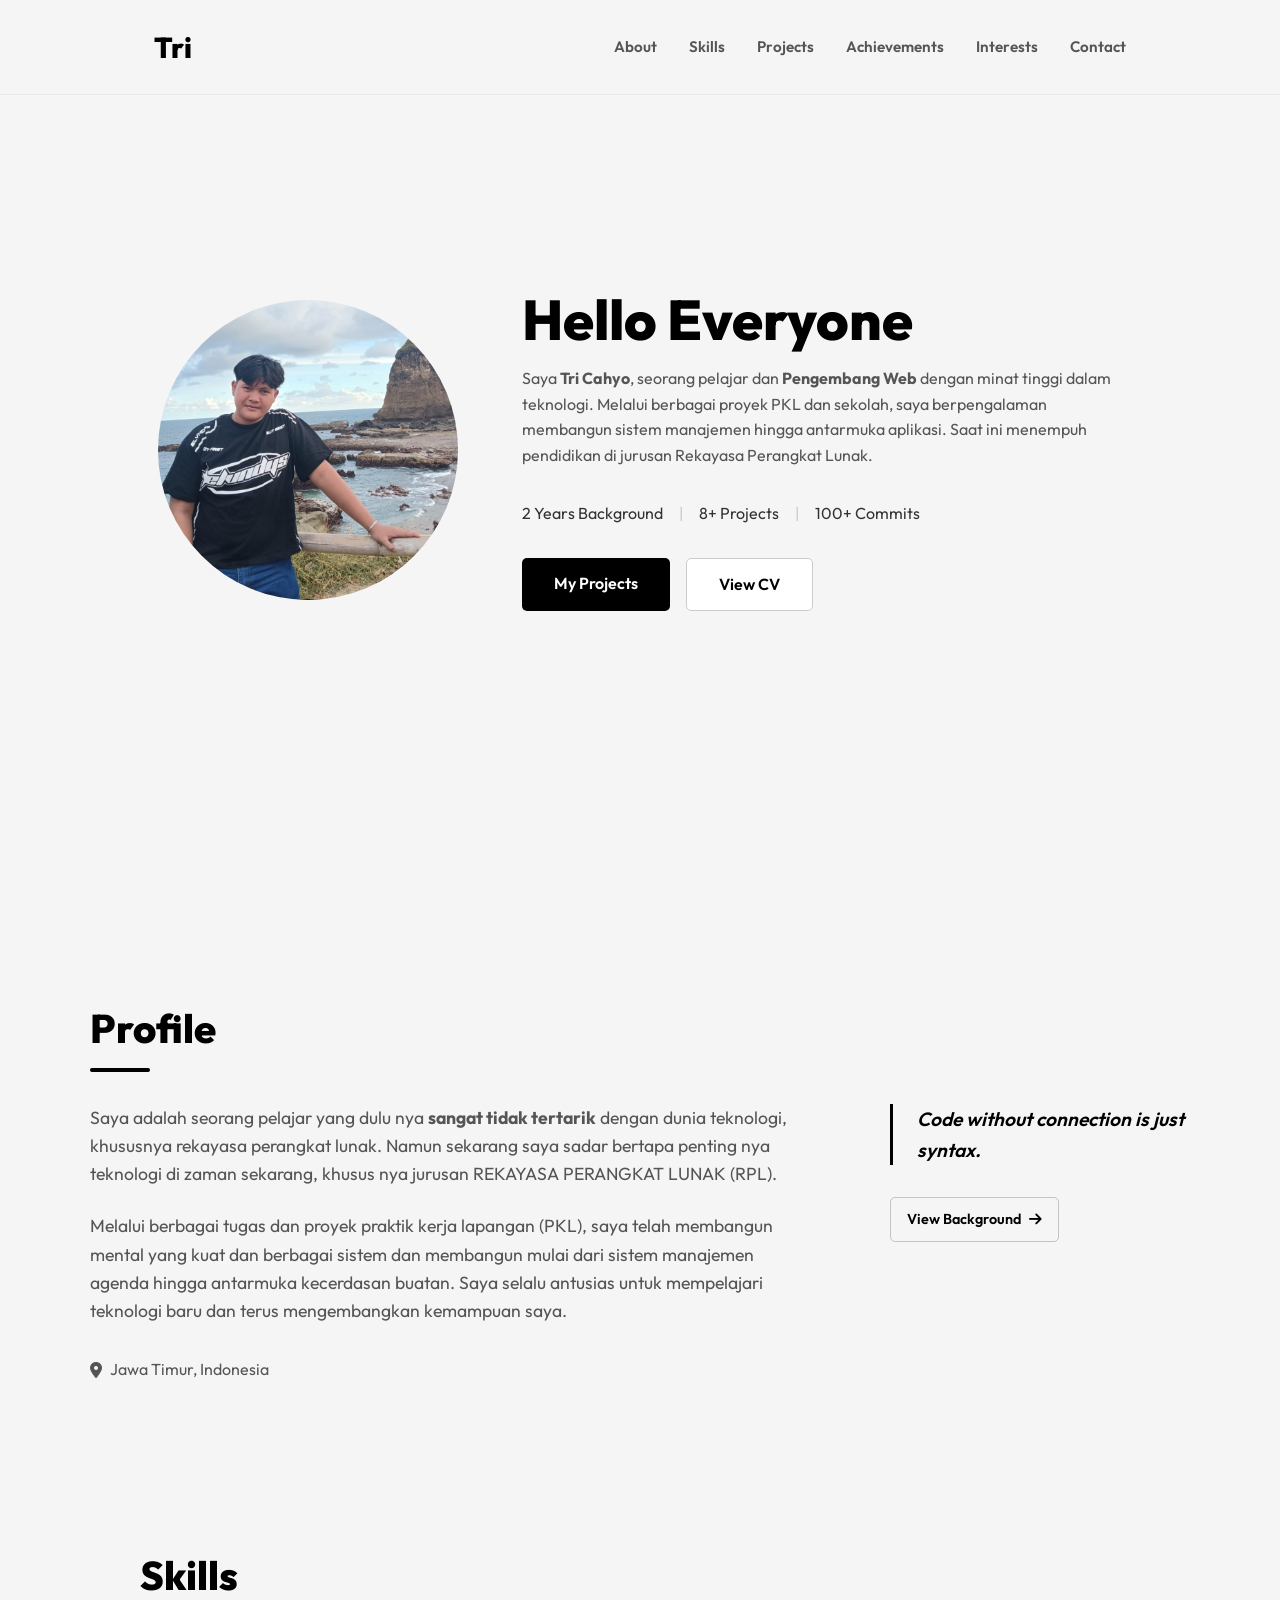
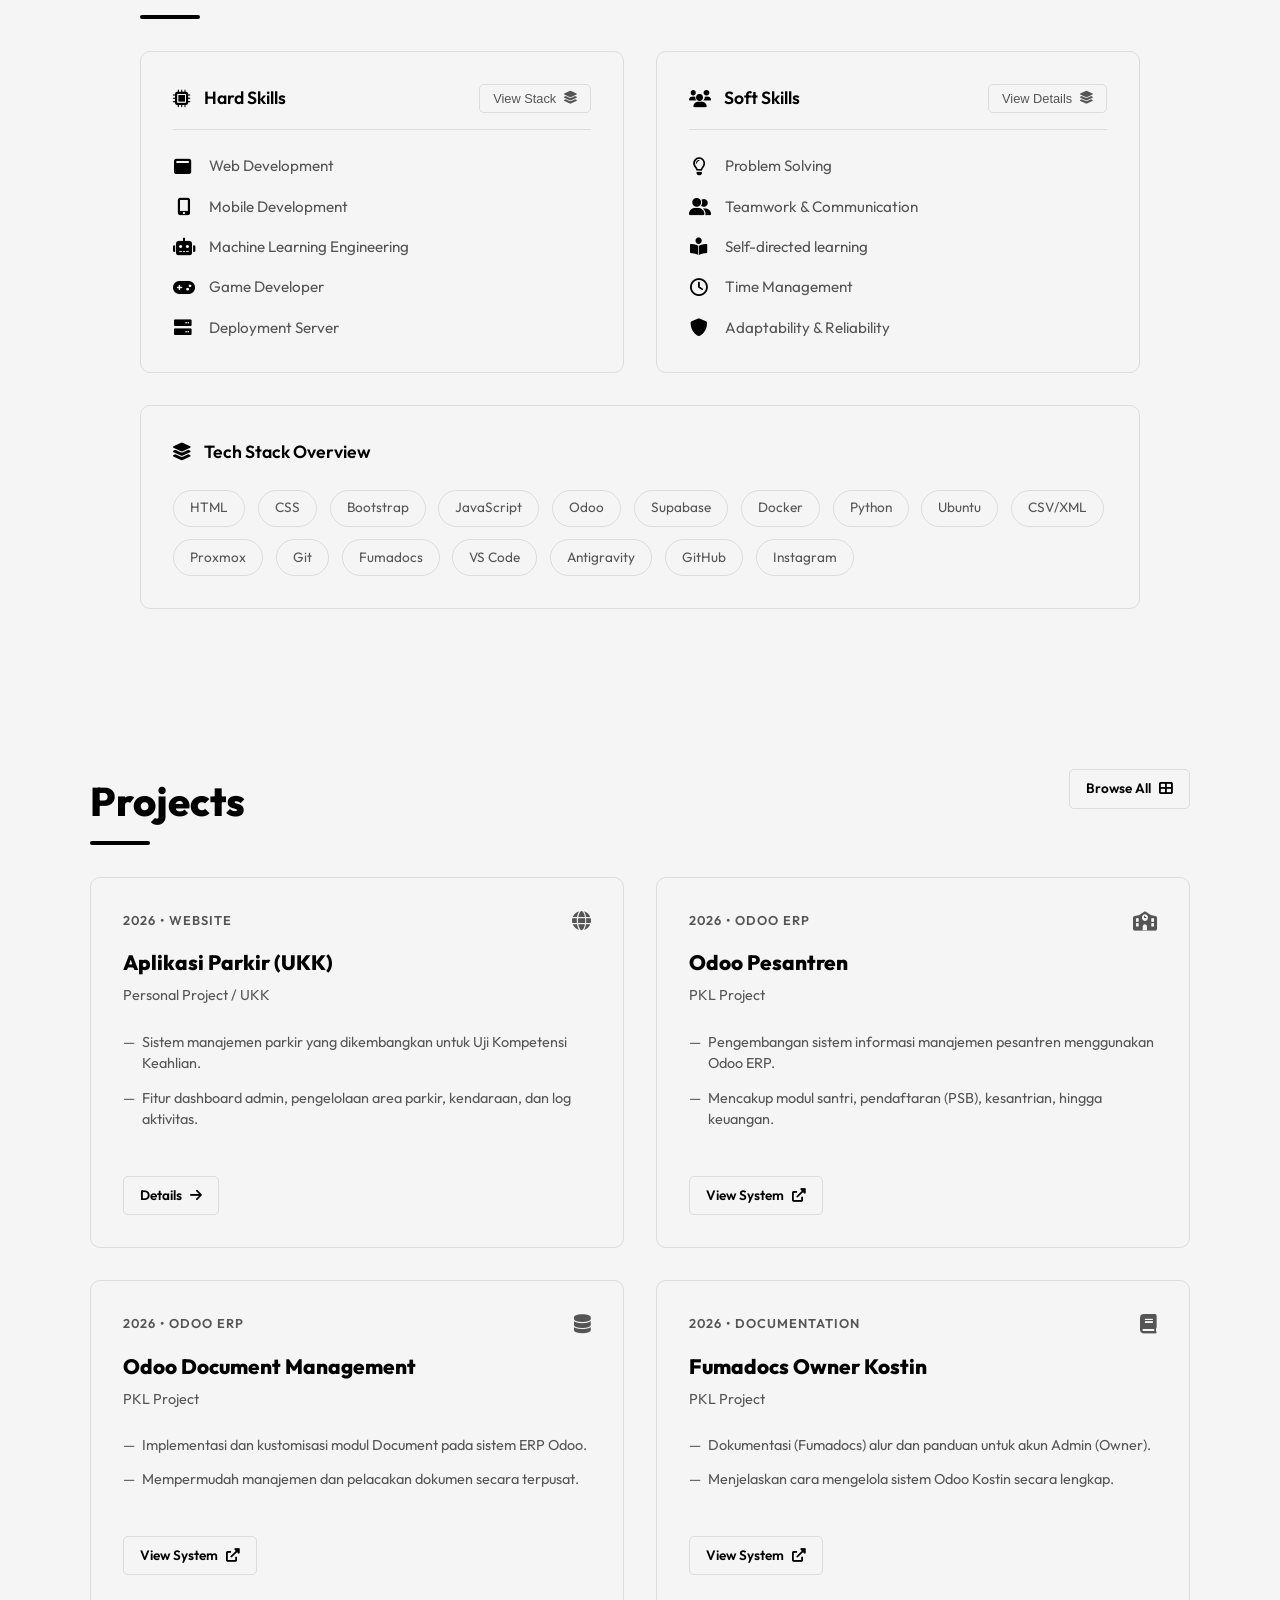
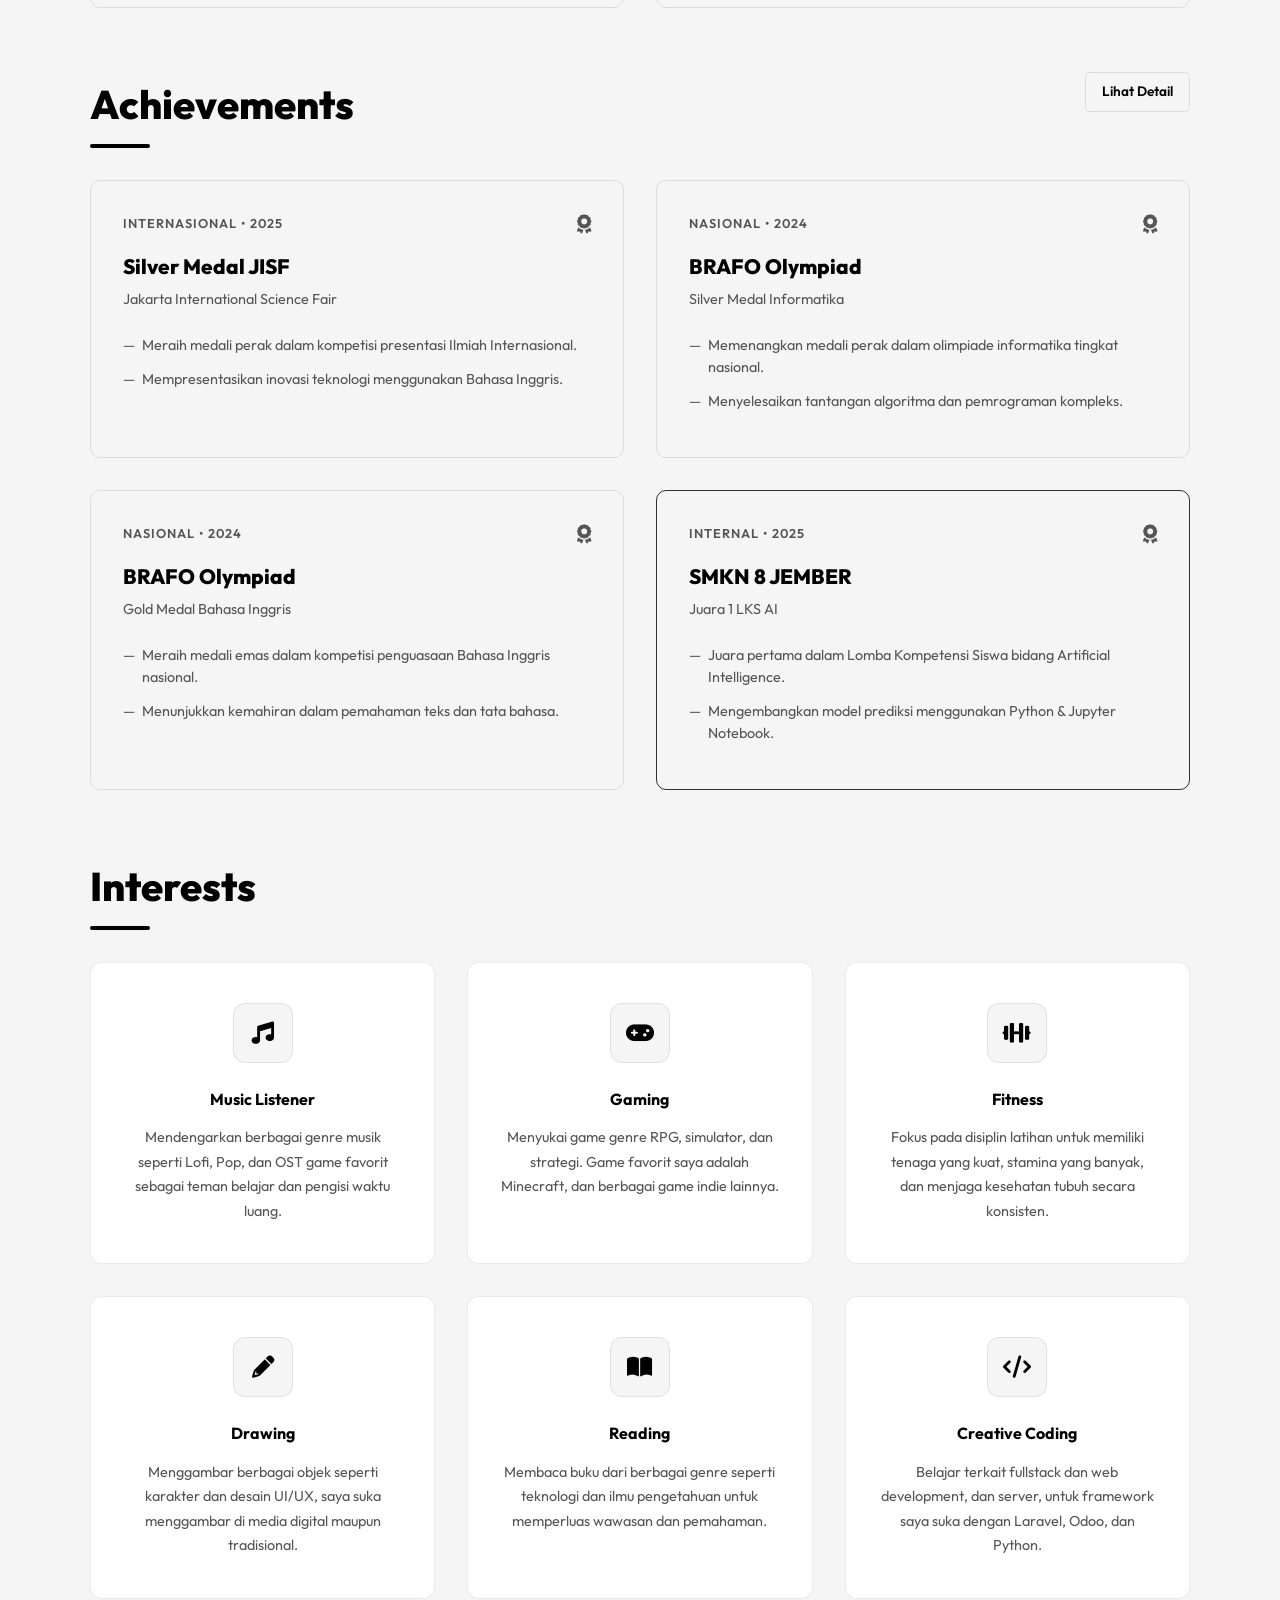
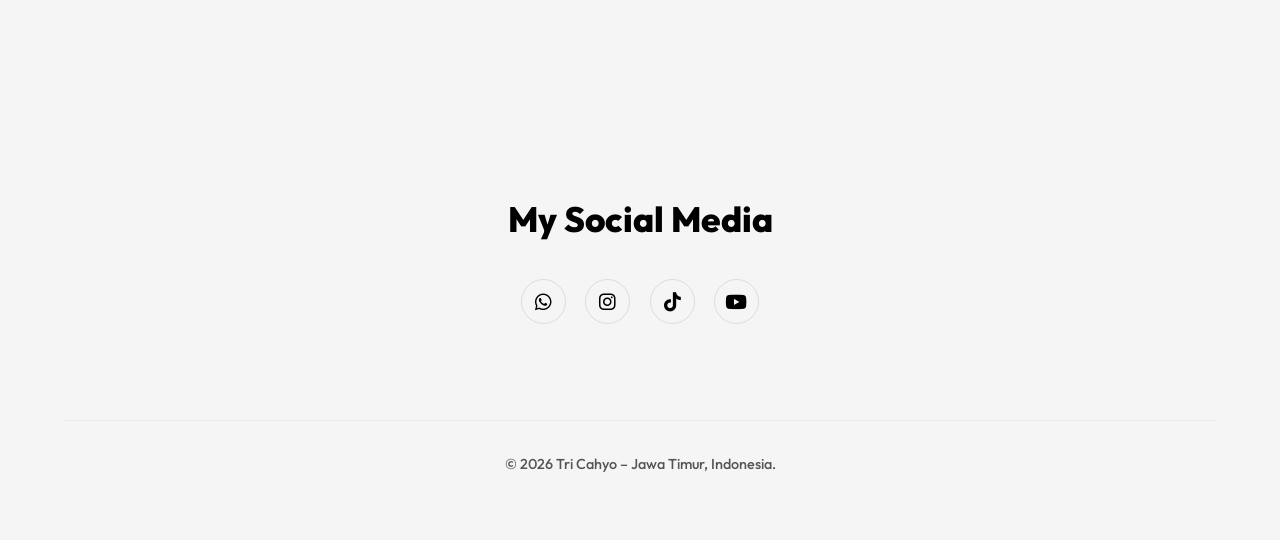
==== commit 1ae66a09: "Mngganti semua tampilan secara terstruktur" ====
--- a/index.html
+++ b/index.html
@@ -43,11 +43,11 @@
             </p>
             <div class="stats-row">
                 <span>2 Years Background</span> <span class="divider">|</span>
-                <span>6+ Projects</span> <span class="divider">|</span>
+                <span>8+ Projects</span> <span class="divider">|</span>
                 <span>100+ Commits</span>
             </div>
             <div class="hero-buttons">
-                <a href="#proyek" class="btn-primary">My Projects</a>
+                <a href="projects.html" class="btn-primary">My Projects</a>
                 <a href="#tentang" class="btn-secondary">View CV</a>
             </div>
         </div>
@@ -160,7 +160,7 @@
                 <h2>Projects</h2>
                 <div class="underline"></div>
             </div>
-            <a href="#" class="btn-project">Browse All <i class="fas fa-th-large"></i></a>
+            <a href="projects.html" class="btn-project">Browse All <i class="fas fa-th-large"></i></a>
         </div>
 
         <div class="projects-grid">
@@ -183,6 +183,21 @@
             <div class="project-card">
                 <div class="project-top">
                     <span class="project-category">2026 • ODOO ERP</span>
+                    <i class="fas fa-school project-icon"></i>
+                </div>
+                <h3>Odoo Pesantren</h3>
+                <p class="project-subtitle">PKL Project</p>
+                <ul class="project-list">
+                    <li>Pengembangan sistem informasi manajemen pesantren menggunakan Odoo ERP.</li>
+                    <li>Mencakup modul santri, pendaftaran (PSB), kesantrian, hingga keuangan.</li>
+                </ul>
+                <a href="#" class="btn-project">View System <i class="fas fa-external-link-alt"></i></a>
+            </div>
+
+            <!-- Project 3 -->
+            <div class="project-card">
+                <div class="project-top">
+                    <span class="project-category">2026 • ODOO ERP</span>
                     <i class="fas fa-database project-icon"></i>
                 </div>
                 <h3>Odoo Document Management</h3>
@@ -194,62 +209,17 @@
                 <a href="#" class="btn-project">View System <i class="fas fa-external-link-alt"></i></a>
             </div>
 
-            <!-- Project 3 -->
-            <div class="project-card">
-                <div class="project-top">
-                    <span class="project-category">2026 • ODOO ERP</span>
-                    <i class="fas fa-school project-icon"></i>
-                </div>
-                <h3>Odoo Pesantren</h3>
+            <!-- Project 4 -->
+            <div class="project-card">
+                <div class="project-top">
+                    <span class="project-category">2026 • DOCUMENTATION</span>
+                    <i class="fas fa-book project-icon"></i>
+                </div>
+                <h3>Fumadocs Owner Kostin</h3>
                 <p class="project-subtitle">PKL Project</p>
                 <ul class="project-list">
-                    <li>Pengembangan sistem informasi manajemen pesantren menggunakan Odoo ERP.</li>
-                    <li>Mencakup modul santri, pendaftaran (PSB), kesantrian, hingga keuangan.</li>
-                </ul>
-                <a href="#" class="btn-project">View System <i class="fas fa-external-link-alt"></i></a>
-            </div>
-
-            <!-- Project 4 -->
-            <div class="project-card">
-                <div class="project-top">
-                    <span class="project-category">2026 • WEBSITE</span>
-                    <i class="fas fa-envelope project-icon"></i>
-                </div>
-                <h3>Agenda Surat Digital</h3>
-                <p class="project-subtitle">Personal Project</p>
-                <ul class="project-list">
-                    <li>Aplikasi web untuk mengelola surat masuk dan surat keluar dengan mudah.</li>
-                    <li>Menawarkan antarmuka pengguna yang bersih dan minimalis.</li>
-                </ul>
-                <a href="#" class="btn-project">Live Demo <i class="fas fa-external-link-alt"></i></a>
-            </div>
-
-            <!-- Project 5 -->
-            <div class="project-card">
-                <div class="project-top">
-                    <span class="project-category">2026 • ODOO ERP</span>
-                    <i class="fas fa-home project-icon"></i>
-                </div>
-                <h3>Odoo KostIN</h3>
-                <p class="project-subtitle">PKL Project</p>
-                <ul class="project-list">
-                    <li>Sistem manajemen kos-kosan berbasis Odoo ERP.</li>
-                    <li>Mengelola properti dan penghuni di seluruh provinsi secara terintegrasi.</li>
-                </ul>
-                <a href="#" class="btn-project">View System <i class="fas fa-external-link-alt"></i></a>
-            </div>
-
-            <!-- Project 6 -->
-            <div class="project-card">
-                <div class="project-top">
-                    <span class="project-category">2026 • ODOO ERP</span>
-                    <i class="fas fa-hospital project-icon"></i>
-                </div>
-                <h3>Odoo Hospitality</h3>
-                <p class="project-subtitle">PKL Project</p>
-                <ul class="project-list">
-                    <li>Sistem ERP untuk manajemen perhotelan dan layanan kesehatan (klinik).</li>
-                    <li>Mengelola layanan, pemesanan, pendapatan, karyawan, dan laporan analitik.</li>
+                    <li>Dokumentasi (Fumadocs) alur dan panduan untuk akun Admin (Owner).</li>
+                    <li>Menjelaskan cara mengelola sistem Odoo Kostin secara lengkap.</li>
                 </ul>
                 <a href="#" class="btn-project">View System <i class="fas fa-external-link-alt"></i></a>
             </div>
@@ -376,25 +346,28 @@
     </section>
 
     <!-- Contact Section -->
-    <section id="kontak" class="contact">
-        <div class="contact-box">
-            <h2>Mari Berkolaborasi!</h2>
-            <p>Jika Anda memiliki pertanyaan lebih lanjut atau ingin mendiskusikan tugas ini, jangan ragu untuk
-                menghubungi saya melalui platform di bawah ini.</p>
-            <div class="contact-socials">
-                <a href="https://wa.me/6283856120537" class="btn-primary" target="_blank"
-                    style="background: #25D366; box-shadow: 0 10px 20px rgba(37, 211, 102, 0.4);"><i
-                        class="fab fa-whatsapp"></i> WhatsApp</a>
-                <a href="https://instagram.com/masncuuk" class="btn-primary" target="_blank"
-                    style="background: linear-gradient(135deg, #833ab4, #fd1d1d, #fcb045); box-shadow: 0 10px 20px rgba(253, 29, 29, 0.4);"><i
-                        class="fab fa-instagram"></i> Instagram</a>
-                <a href="https://tiktok.com/@rorrw600" class="btn-primary" target="_blank"
-                    style="background: #000000; border: 1px solid #333; box-shadow: 0 10px 20px rgba(0, 0, 0, 0.4);"><i
-                        class="fab fa-tiktok"></i> TikTok</a>
-                <a href="https://youtube.com/@tricahyopriambodo" class="btn-primary" target="_blank"
-                    style="background: #FF0000; box-shadow: 0 10px 20px rgba(255, 0, 0, 0.4);"><i
-                        class="fab fa-youtube"></i> YouTube</a>
-            </div>
+    <section id="kontak" style="padding-top: 8rem; padding-bottom: 4rem; display: block;">
+        <h2 style="font-size: 2.2rem; font-weight: 800; margin-bottom: 2rem; color: #000; text-align: center;">My Social
+            Media</h2>
+
+        <div style="display: flex; justify-content: center; gap: 1.2rem; margin-bottom: 6rem; flex-wrap: wrap;">
+            <a href="https://wa.me/6283856120537" target="_blank" class="social-circle">
+                <i class="fab fa-whatsapp"></i>
+            </a>
+            <a href="https://instagram.com/masncuuk" target="_blank" class="social-circle">
+                <i class="fab fa-instagram"></i>
+            </a>
+            <a href="https://tiktok.com/@rorrw600" target="_blank" class="social-circle">
+                <i class="fab fa-tiktok"></i>
+            </a>
+            <a href="https://youtube.com/@tricahyopriambodo" target="_blank" class="social-circle">
+                <i class="fab fa-youtube"></i>
+            </a>
+        </div>
+
+        <div
+            style="border-top: 1px solid rgba(0,0,0,0.05); padding-top: 2rem; font-size: 0.9rem; color: var(--text-secondary); font-weight: 500; text-align: center;">
+            &copy; 2026 Tri Cahyo &ndash; Jawa Timur, Indonesia.
         </div>
     </section>
 
--- a/style.css
+++ b/style.css
@@ -741,4 +741,83 @@
     .nav-links {
         display: none;
     }
+}
+
+/* Projects Page Styles */
+.stats-cards-row {
+    display: grid;
+    grid-template-columns: repeat(4, 1fr);
+    gap: 1rem;
+    margin-bottom: 3rem;
+}
+
+@media (max-width: 900px) {
+    .stats-cards-row {
+        grid-template-columns: repeat(2, 1fr);
+    }
+}
+
+@media (max-width: 600px) {
+    .stats-cards-row {
+        grid-template-columns: 1fr;
+    }
+}
+
+.project-card-full {
+    background: #ffffff;
+    border: 1px solid rgba(0, 0, 0, 0.1);
+    border-radius: 10px;
+    overflow: hidden;
+    transition: transform 0.3s ease, box-shadow 0.3s ease;
+    display: flex;
+    flex-direction: column;
+}
+
+.project-card-full:hover {
+    transform: translateY(-5px);
+    box-shadow: 0 10px 30px rgba(0, 0, 0, 0.05);
+}
+
+.project-image-wrapper {
+    width: 100%;
+    height: 250px;
+    overflow: hidden;
+    border-bottom: 1px solid rgba(0, 0, 0, 0.1);
+}
+
+.project-image-wrapper img {
+    width: 100%;
+    height: 100%;
+    object-fit: cover;
+    transition: transform 0.3s ease;
+}
+
+.project-card-full:hover .project-image-wrapper img {
+    transform: scale(1.05);
+}
+
+.project-card-content {
+    padding: 2rem;
+    flex: 1;
+}
+
+.social-circle {
+    display: flex;
+    justify-content: center;
+    align-items: center;
+    width: 45px;
+    height: 45px;
+    border-radius: 50%;
+    border: 1px solid rgba(0, 0, 0, 0.1);
+    color: var(--text-primary);
+    font-size: 1.2rem;
+    text-decoration: none;
+    transition: all 0.3s ease;
+    background: transparent;
+}
+
+.social-circle:hover {
+    background: rgba(0, 0, 0, 0.05);
+    transform: translateY(-3px);
+    border-color: rgba(0, 0, 0, 0.2);
 }
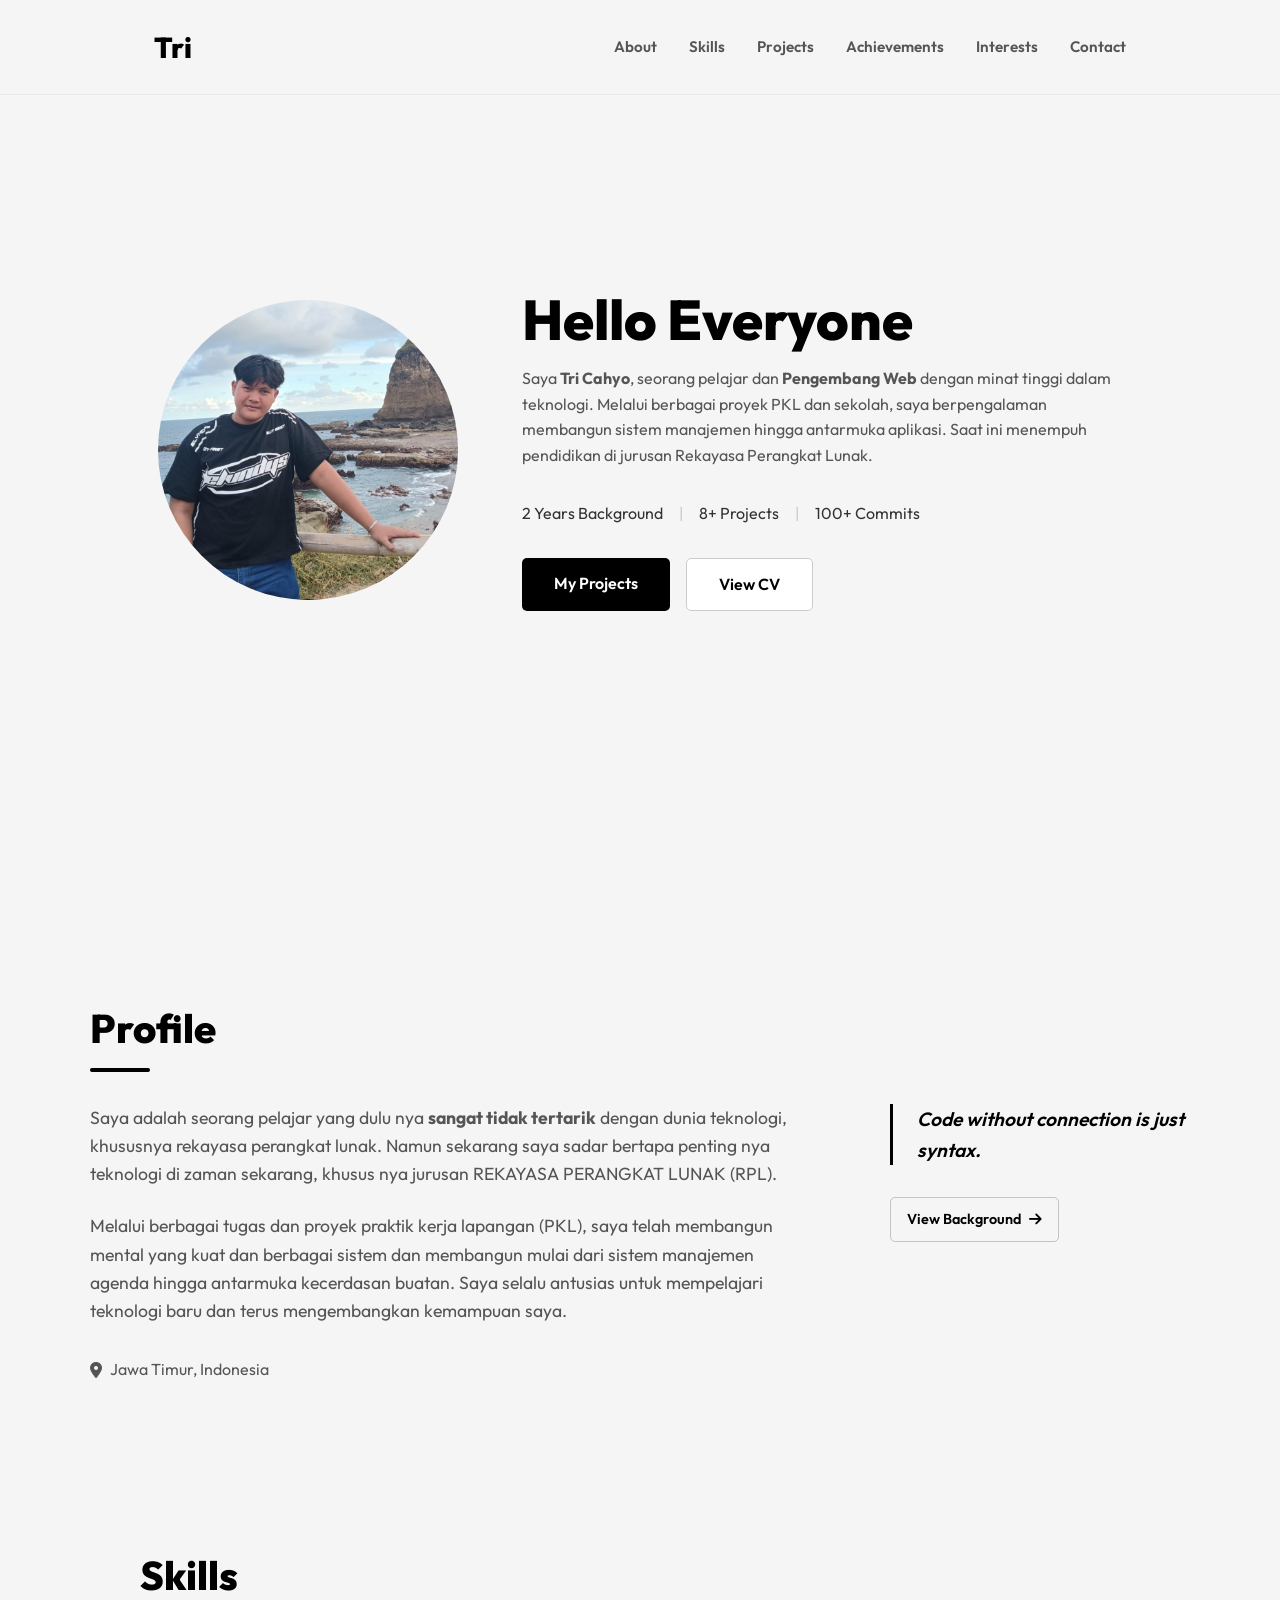
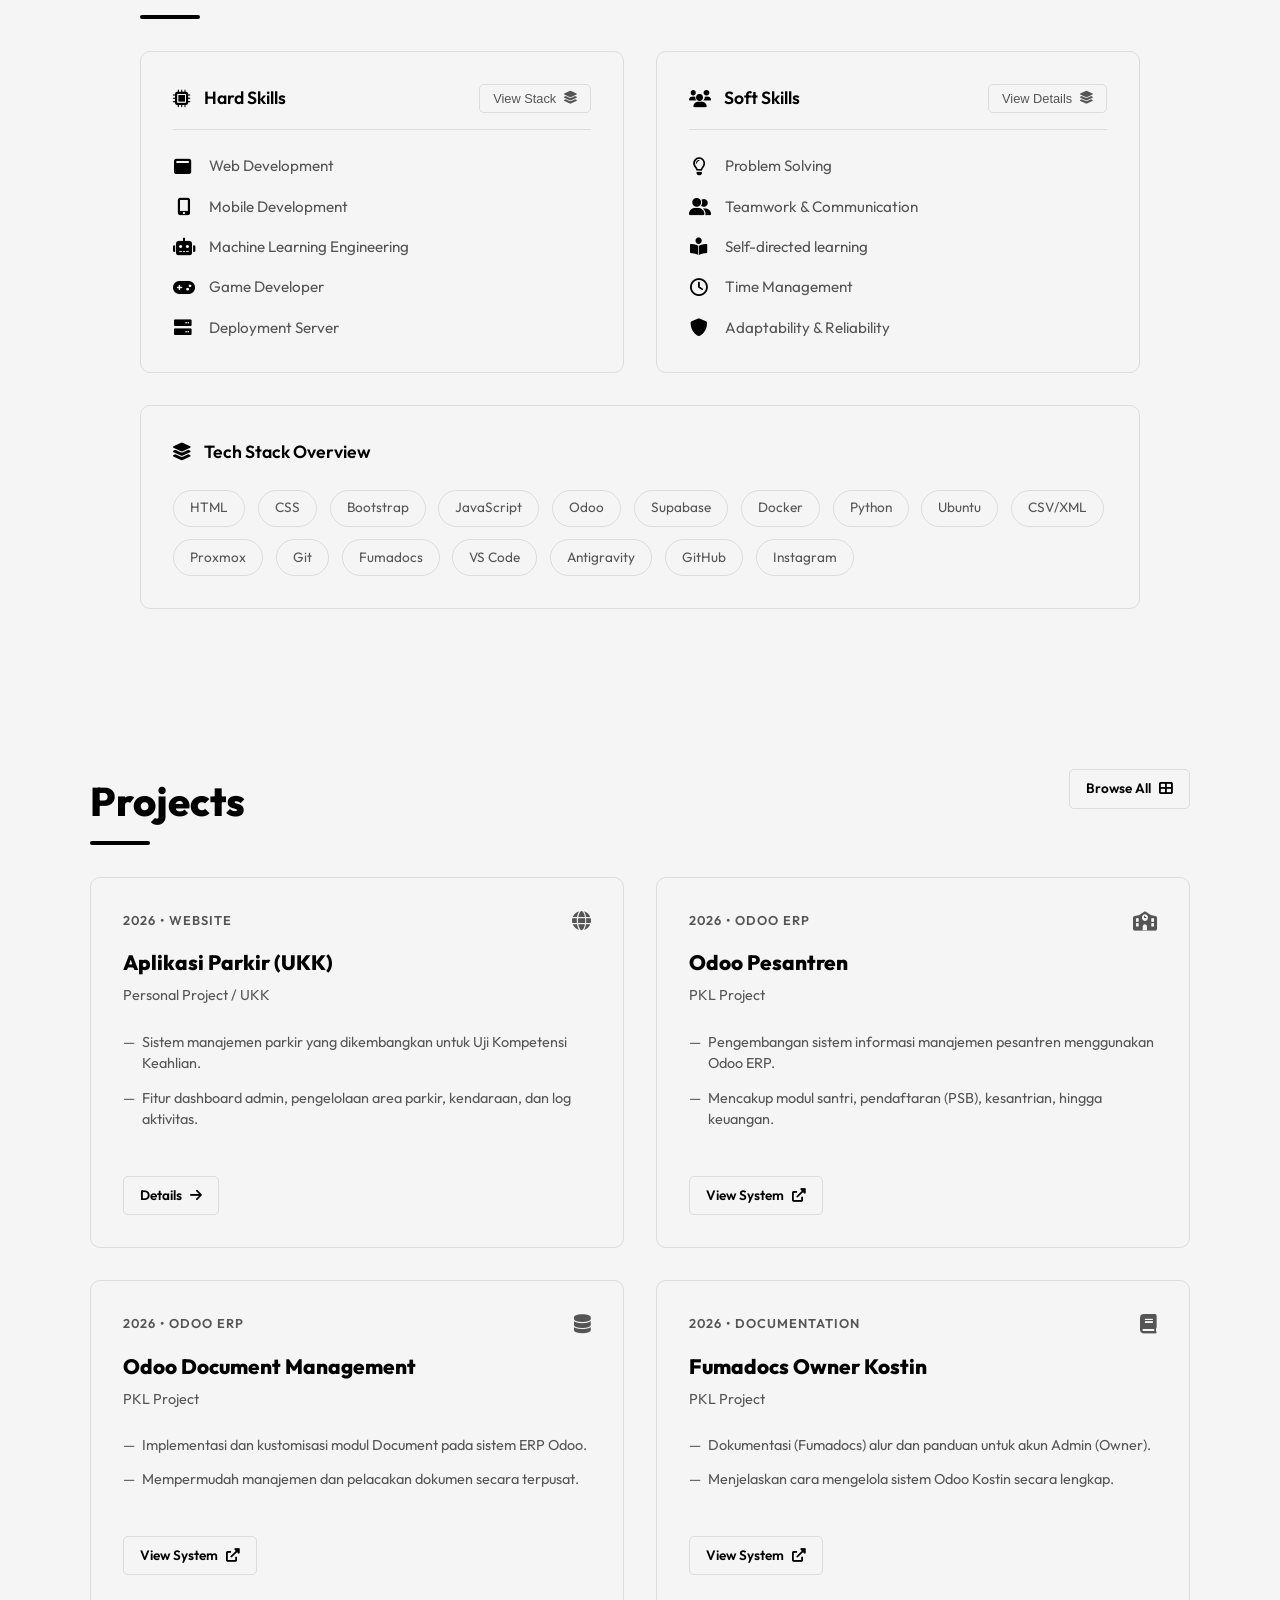
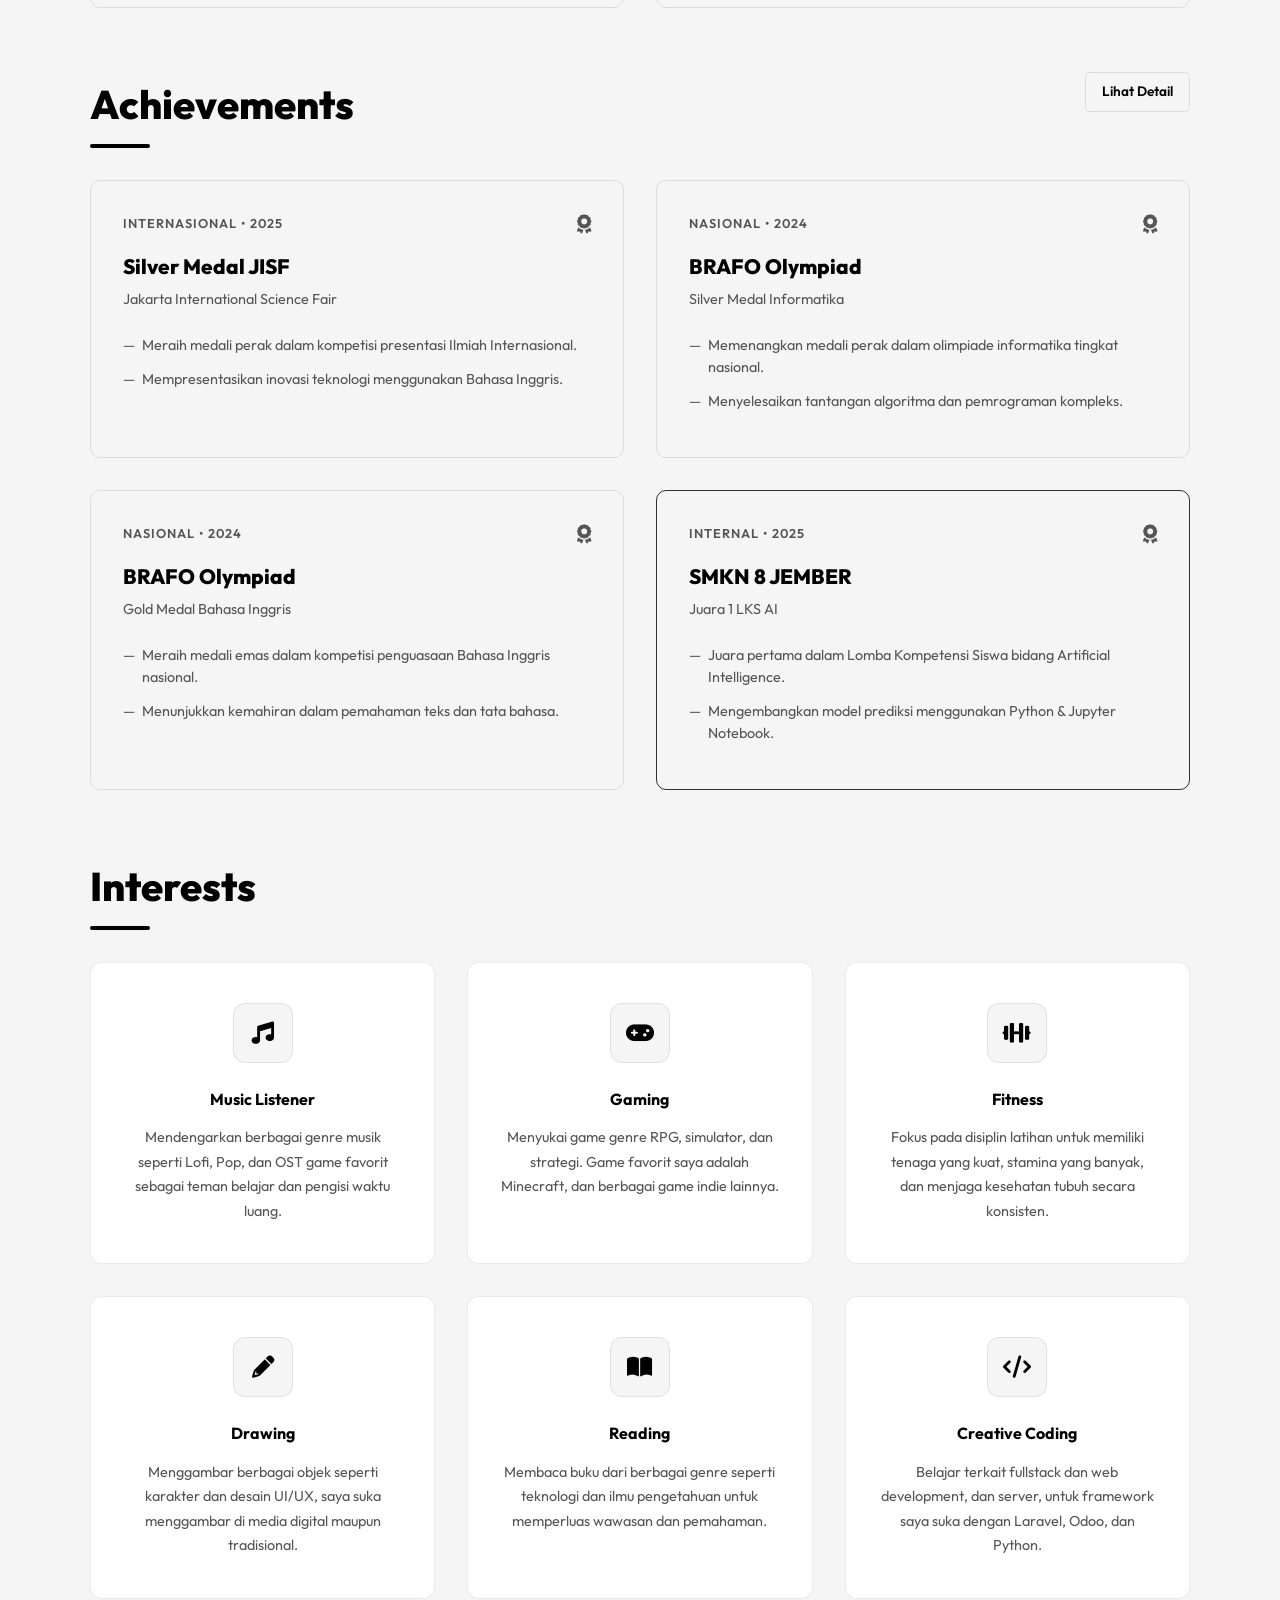
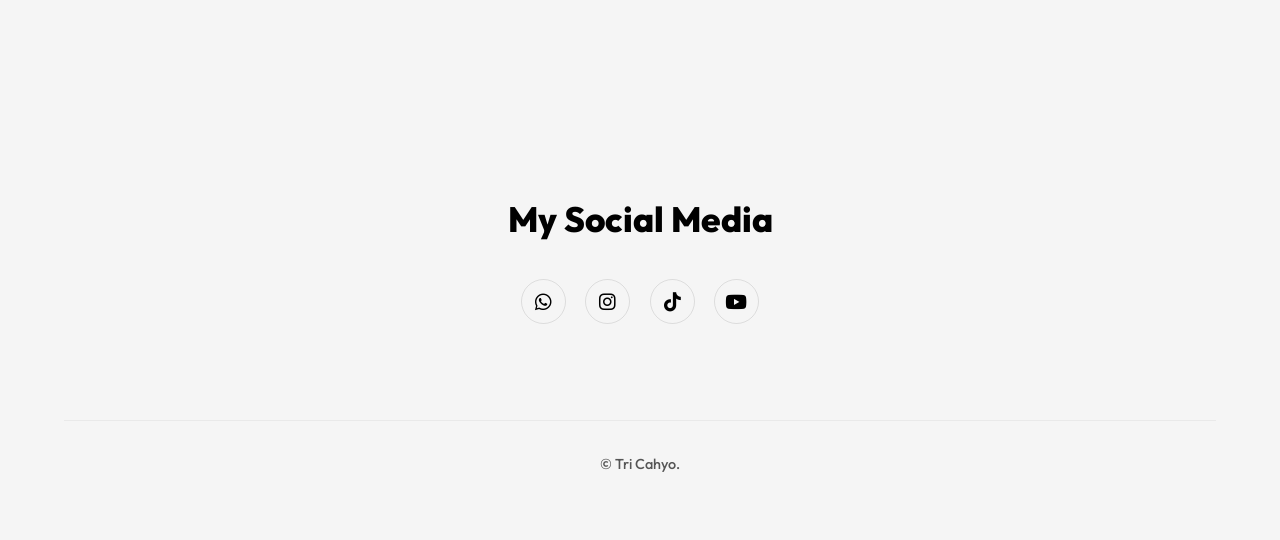
==== commit 3650b51b: "Tri cahyo" ====
--- a/index.html
+++ b/index.html
@@ -367,7 +367,7 @@
 
         <div
             style="border-top: 1px solid rgba(0,0,0,0.05); padding-top: 2rem; font-size: 0.9rem; color: var(--text-secondary); font-weight: 500; text-align: center;">
-            &copy; 2026 Tri Cahyo &ndash; Jawa Timur, Indonesia.
+            &copy; Tri Cahyo.
         </div>
     </section>
 
